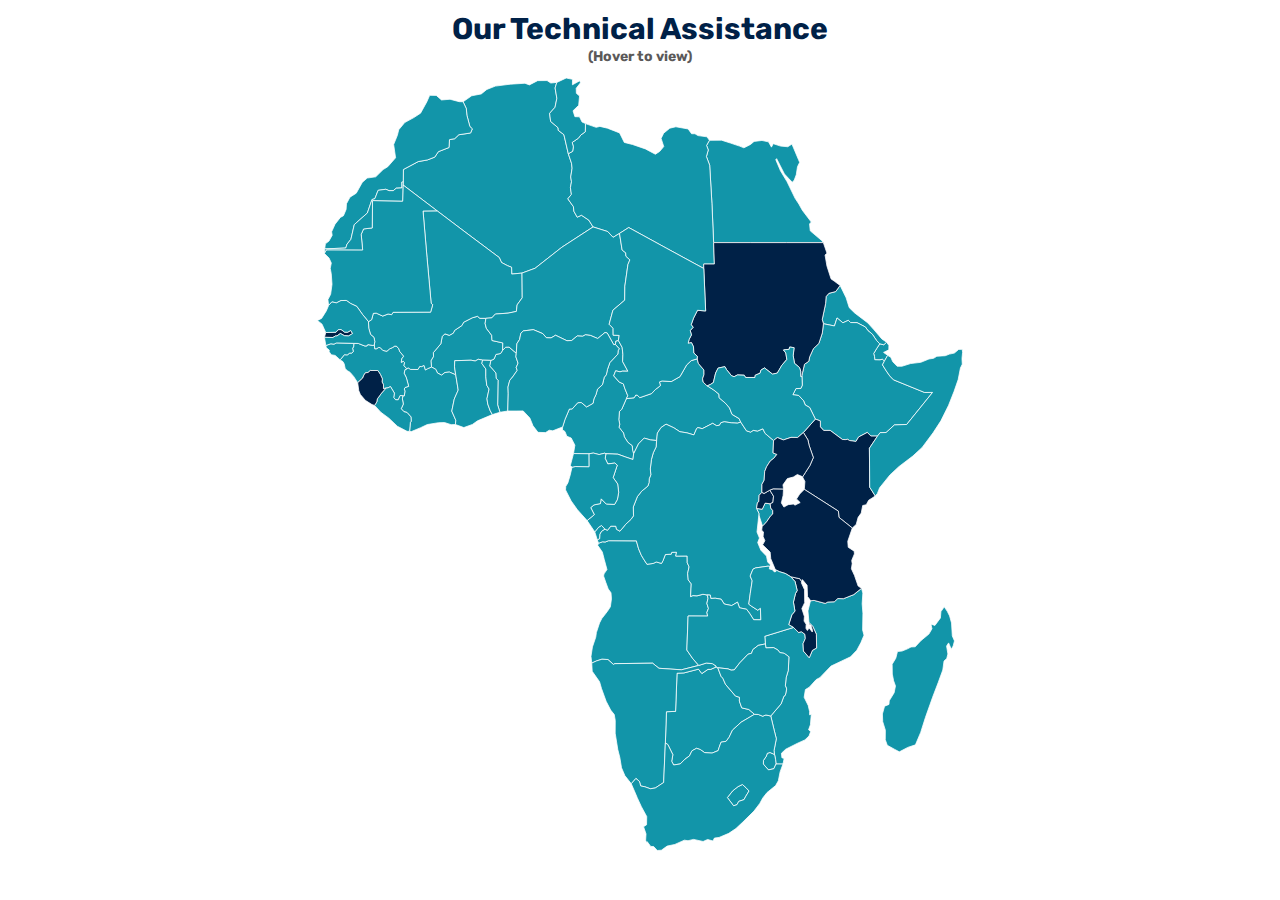
==== index.html @ f52179e3 "first commit" ====
<!DOCTYPE html>
<html lang="en">
	<head>
		<meta charset="UTF-8" />
		<meta name="viewport" content="width=device-width, initial-scale=1.0" />
		<title>SOT MAP</title>

		<link rel="stylesheet" href="style.css" />
	</head>
	<body>
		<div class="intro">
			<h1>Our Technical Assistance</h1>
			<p>(Hover to view)</p>
		</div>
		<section id="sot-map" class="map-container">
			<div class="map">
				<svg
					xmlns:dc="http://purl.org/dc/elements/1.1/"
					xmlns:cc="http://creativecommons.org/ns#"
					xmlns:rdf="http://www.w3.org/1999/02/22-rdf-syntax-ns#"
					xmlns:svg="http://www.w3.org/2000/svg"
					xmlns="http://www.w3.org/2000/svg"
					xmlns:sodipodi="http://sodipodi.sourceforge.net/DTD/sodipodi-0.dtd"
					xmlns:inkscape="http://www.inkscape.org/namespaces/inkscape"
					enable_background="new 0 0 1000 1001"
					pretty_print="False"
					version="1.1"
					viewBox="0 0 1000 1001"
					id="svg2"
					inkscape:version="0.48.4 r9939"
					sodipodi:docname="africa.svg">
					>
					<path
						class="country"
						inkscape:connector-curvature="0"
						id="AO"
						data-name="Angola"
						data-id="AO"
						d="m 495.3,598.6 -36,-0.2 -4.3,1.7 -3.5,-0.3 -5.1,1.9 -1.1,2.7 6,8.7 2.4,9.3 3.6,13.4 -3.8,5.5 -0.6,2.8 2.9,8.3 3.1,8.4 3.6,5 0.6,7.8 -1.4,10.3 -4,6.1 -7.1,9.1 -2.9,5.6 -4.1,12.5 -0.8,5.9 -4.3,12.7 -1.9,12.2 1,8.7 5.9,-2.7 7.2,-2.3 7.8,0.4 7.1,6.3 1.9,-1 48.8,-0.6 8.2,6.6 29.1,2 22.4,-5.7 -7.6,-8.6 -7.8,-11.3 1.6,-44 25.3,0.1 -1,-4.7 2,-5.2 -2,-6.5 1.5,-6.7 -1.2,-4.3 -5.5,-0.8 -7.6,2 -5.3,-0.3 -3,1.3 0.9,-16.5 -3.9,-5.1 -0.8,-8.5 1.9,-8.4 -2.4,-5.3 -0.1,-8.7 -14.8,0.1 1.1,-5 -6.2,0.1 -0.7,2.4 -7.6,0.5 -3.1,8.1 -1.9,3.4 -6.7,-1.9 -4,1.9 -8.1,1.1 -4.6,-7.2 -2.7,-4.5 -3.5,-8.3 -2.9,-10.3 z m -47.4,-2.7 0.4,-6 2,-3.5 4.5,-2.9 -4.6,-4.8 -3.7,2.3 -5,6 3.3,10.4 3.1,-1.5 z" />
					<path
						class="country"
						inkscape:connector-curvature="0"
						id="BI"
						data-name="Burundi"
						data-id="BI"
						d="m 669,556.1 -0.6,-5.4 0,0 -6.5,-0.9 -3.8,7.9 -7.4,-1.1 3,6.3 0.1,2.4 4.3,13.2 0,0.6 1.2,-0.2 4.5,-5 4.9,-7.2 3,-2.9 -0.1,-4.5 -2.6,-3.2 z" />
					<path
						class="country"
						inkscape:connector-curvature="0"
						id="BJ"
						data-name="Benin"
						data-id="BJ"
						d="m 340,356 -9.3,-8 -4.3,0.1 -4.1,4 -2.6,4.2 -6,1.2 -2.5,6.1 -4.1,1.6 -1.6,7.2 3.7,4.1 4.3,4.9 0.4,6.8 2.5,2.8 -0.5,31.8 3,9.5 10.1,-1.6 0.6,-22.3 -0.3,-8.8 2.3,-8.7 3.7,-4.3 5.9,-8.5 -1.3,-3.7 2.4,-5.6 -2.8,-8.2 0.5,-4.6 z" />
					<path
						class="country"
						inkscape:connector-curvature="0"
						id="BF"
						data-name="Burkina Faso"
						data-id="BF"
						d="m 300.7,310.8 -7.8,0 -3,-2.6 -6.7,1.9 -11.3,5.8 -2.3,4.3 -9.4,6.2 -1.7,3.6 -5.1,2.8 -5.8,-1.9 -3.4,3.4 -1.8,9.5 -9.7,11.4 0.3,4.7 -3.4,5.9 0.8,8 5.5,3 2.1,4.6 5.4,2.9 4.3,-3.4 5.7,-0.6 8.3,3.6 -1.6,-10.4 0.3,-7.9 21.1,-0.6 5.4,1 3.9,-2.2 5.6,1.1 10.7,0.3 4.1,-1.6 2.5,-6.1 6,-1.2 2.6,-4.2 0.3,-9.5 -14,-3.1 -0.4,-6.7 -6.9,-9 -1.6,-6.3 1,-6.7 z" />
					<path
						class="country"
						inkscape:connector-curvature="0"
						id="BW"
						data-name="Botswana"
						data-id="BW"
						d="m 600.6,762.7 -2.2,-1 -6.9,3.1 -3.6,0 -7.9,5.4 -4.4,-5.7 -18.7,4.9 -9,0.4 -1.9,49.3 -11.8,0.5 -1.4,40.4 3.2,2 6.5,13.2 -1.5,8.4 2.5,4.9 8.5,-1.4 6.2,-6.2 5.8,-4.2 3.2,-6.6 6,-3.2 4.9,1.7 5.5,3.9 9.6,0.6 7.8,-3.2 1.4,-4.3 2.4,-6.6 6.5,-1.1 3.9,-5.2 4.4,-9.3 11.2,-10.3 17.3,-10.2 -7.3,-6.2 -9.2,-2.1 -3.1,-8.8 0.2,-4.9 -5.1,-1.5 -13,-15.2 -3.5,-8 -2.3,-2.4 -4.2,-11.1 z" />
					<path
						class="country"
						inkscape:connector-curvature="0"
						id="CF"
						data-name="Central African Rep."
						data-id="CF"
						d="m 587,398.1 -1,-0.7 -4.2,-4 -0.9,-4.3 1.9,-5.7 -0.1,-5.7 -7.2,-8.6 -1.5,-5.9 -7.7,2.3 -6,5.6 -8.6,15.1 -11.3,6.4 -11.8,-0.8 -3.4,1.2 1.2,4.9 -6.3,4.8 -5.1,5.4 -15.3,5.3 -3,-3.1 -2.1,-0.3 -2.2,3.6 -10,1 -6.1,14 -2.9,2.6 -0.8,10.7 1.2,5.8 -0.9,4.1 5.8,7.3 1,4.9 4.6,7.2 5.6,4.4 0.6,6.3 1.3,4 6.3,-12.8 7.3,-7.4 8.2,2.4 7.9,0.7 1,-9.6 4.7,-7.1 6.5,-4.4 10.1,4.7 7.8,5.1 9,1.4 9.1,2.7 3.6,-8.4 1.6,-1.1 5.6,1.4 13.5,-6.9 4.9,3 3.9,-0.5 1.8,-3.3 4.5,-1.2 9.2,1.4 7.9,0.4 4,-1.5 -2,-4.4 -9.2,-5.5 -3.2,-8.3 -5.2,-6 -8.3,-7.2 -0.1,-4.5 -6.8,-5.5 -8.4,-5.4 z" />
					<path
						class="country"
						inkscape:connector-curvature="0"
						id="CI"
						data-name="Côte d'Ivoire"
						data-id="CI"
						d="m 230.4,373.8 -5,2.1 -2.9,1.7 -1.8,-5.9 -3.5,1.6 -2.1,-0.3 -2.3,4 -9.4,-0.1 -3.3,-2.1 -1.6,1.3 -2.5,1.1 -1,4.7 2.8,5.7 3,11.1 -4.6,1.6 -1.1,1.9 0.9,2.7 -0.8,6.1 -1.9,0 -0.6,4 1.2,6.7 -2.7,6.1 3.6,3.8 3.8,0.9 5.2,5.8 0.3,5.5 -1.1,1.7 -1,11.4 2.3,0.4 12.1,-5.1 8.5,-4 14.5,-2.4 7.8,-0.2 8.5,2.7 5.6,-0.1 0.5,-5.5 -5.2,-11.9 3.2,-15.6 5.1,-11.6 -3.2,-19.7 -8.3,-3.6 -5.7,0.6 -4.3,3.4 -5.4,-2.9 -2.1,-4.6 -5.5,-3 z" />
					<path
						class="country"
						inkscape:connector-curvature="0"
						id="CM"
						data-name="Cameroon"
						data-id="CM"
						d="m 477.5,366.6 0.4,-9.2 -1,-9.1 -4.9,-8.9 -3.4,0.8 -0.4,4.4 4.9,5.5 -1.3,2.5 -0.5,4.6 -10.2,10.7 -3.1,8.8 -1.6,7.2 -2.6,3.1 -2.4,9.7 -6.4,5.7 -1.9,7 -2.7,5.6 -1.1,5.7 -8.3,4.7 -6.9,-5.7 -4.6,0.2 -7.2,8.1 -3.6,0.1 -5.7,13.4 -3.1,9.8 -0.1,3.8 3.1,2 2.5,6.2 5.6,2.3 4.8,9.2 -1.8,10.9 19.9,0.3 5.8,-0.9 7.4,1.9 7.3,-1.8 1.5,0.7 15.4,0.6 9.9,3.6 9.7,3.3 0.9,-7.5 -1.3,-4 -0.6,-6.3 -5.6,-4.4 -4.6,-7.2 -1,-4.9 -5.8,-7.3 0.9,-4.1 -1.2,-5.8 0.8,-10.7 2.9,-2.6 6.1,-14 1.8,-3.7 -3.9,-9.6 -1.8,-5.7 -5.3,-2.3 -7.2,-8.1 2.5,-6.5 5.6,1.3 3.4,-0.9 6.8,0.1 -6.8,-12.6 z" />
					<path
						class="country"
						inkscape:connector-curvature="0"
						id="CD"
						data-name="Dem. Rep. Congo"
						data-id="CD"
						d="m 618.3,446 -9.2,-1.4 -4.5,1.2 -1.8,3.3 -3.9,0.5 -4.9,-3 -13.5,6.9 -5.6,-1.4 -1.6,1.1 -3.6,8.4 -9.1,-2.7 -9,-1.4 -7.8,-5.1 -10.1,-4.7 -6.5,4.4 -4.7,7.1 -1,9.6 -0.7,8.4 -3.6,7.4 -2.4,8.6 -1.5,12.3 0.7,7.8 -2,4.8 -0.3,5.1 -1.4,4.4 -8.1,6.7 -5.6,7.1 -5.3,13.4 0.3,11.4 -3.1,4.4 -7.2,6.8 -7.2,8.7 -4.5,-2.5 -0.8,-3.9 -6.6,-0.1 -4.2,5.3 -3.2,-1.4 -4.5,2.9 -2,3.5 -0.4,6 -3.1,1.5 1.6,4.3 5.1,-1.9 3.5,0.3 4.3,-1.7 36,0.2 2.9,10.3 3.5,8.3 2.7,4.5 4.6,7.2 8.1,-1.1 4,-1.9 6.7,1.9 1.9,-3.4 3.1,-8.1 7.6,-0.5 0.7,-2.4 6.2,-0.1 -1.1,5 14.8,-0.1 0.1,8.7 2.4,5.3 -1.9,8.4 0.8,8.5 3.9,5.1 -0.9,16.5 3,-1.3 5.3,0.3 7.6,-2 5.5,0.8 4.2,0.3 0.6,4.3 5.7,-0.3 7.7,1.3 3.9,6.2 9.7,2 7.5,-4.4 2.6,7.3 9.2,1.9 4.3,5.9 4.8,7.6 9.3,0.1 -0.6,-14.9 -3.4,2.5 -8.4,-5.4 -3.2,-2.4 1.9,-13.9 2.5,-16.4 -2.6,-6.1 3.6,-8.8 3.3,-1.7 16.4,-2.3 2.1,0.6 0.6,-2.3 -3.4,-3.7 -1.5,-7.6 -7.3,-7.6 -4.1,-9.9 2.3,-5.8 -3.2,-7.8 2.4,-22.1 0.1,0.2 -0.1,-2.4 -3,-6.3 1.2,-7.6 1.7,-1 0.5,-8.3 3.5,-3.8 0.1,-10.5 2.9,-5.3 0.6,-11.1 2.6,-6.4 4.6,-7.2 4.7,-3.7 3.9,-4.9 -4.9,-1.9 0.6,-16.1 0,0 -10.9,-9.2 -2.9,-5.9 -6.8,2.9 -5.7,-0.9 -3.2,2.3 -5.5,-1.7 -7.5,-11.4 -4,1.5 -7.9,-0.4 z" />
					<path
						class="country"
						inkscape:connector-curvature="0"
						id="CG"
						data-name="Congo"
						data-id="CG"
						d="m 521.5,468.8 -7.9,-0.7 -8.2,-2.4 -7.3,7.4 -6.3,12.8 -0.9,7.5 -9.7,-3.3 -9.9,-3.6 -15.4,-0.6 -0.9,6.1 3.4,7.1 9.1,-1.1 3.1,2.7 -5.3,16.1 5.8,8.2 1.3,10.8 -1.6,9.2 -3.7,6.5 -10.8,-0.6 -6.5,-6.6 -1,6.1 -8.3,1.7 -4.2,3.5 4.6,9.1 -9.3,7.7 9.9,14.6 5,-6 3.7,-2.3 4.6,4.8 3.2,1.4 4.2,-5.3 6.6,0.1 0.8,3.9 4.5,2.5 7.2,-8.7 7.2,-6.8 3.1,-4.4 -0.3,-11.4 5.3,-13.4 5.6,-7.1 8.1,-6.7 1.4,-4.4 0.3,-5.1 2,-4.8 -0.7,-7.8 1.5,-12.3 2.4,-8.6 3.6,-7.4 0.7,-8.4 z" />
					<path
						class="country"
						inkscape:connector-curvature="0"
						id="DJ"
						data-name="Djibouti"
						data-id="DJ"
						d="m 820.3,358.7 -5.3,-3.8 6.8,-3.3 0.1,-5.7 -3,-4.3 -3.6,3.4 -5.2,-1.2 -4,6.1 -3.9,6.5 1.1,3.8 0.3,4.2 6.8,0.2 2.9,-0.9 2.8,2.4 4.2,-7.4 z" />
					<path
						class="country"
						inkscape:connector-curvature="0"
						id="DZ"
						data-name="Algeria"
						data-id="DZ"
						d="M 392.4,5.7 384.6,6.5 379.8,3.3 367.6,3.4 357,8.9 351.2,6.8 332.3,8 l -19.4,2.5 -11,4.3 -7.2,5.8 -12.4,2.4 -11.1,7.7 4.2,9 0.7,8.4 3.9,14.7 3.1,2.9 -2.2,5.4 -15.2,2.3 -5.4,5.1 -6.7,1.2 -0.6,10.2 -13.8,5.4 -4.6,7 -9.6,3.7 -11.8,2.1 -19.2,10.2 -0.2,16.3 0,1 -0.3,2.7 44.1,33.5 40,30.2 40.4,30.2 2.9,6.4 7.5,4 5.5,2.2 0.2,8.8 13.3,-1.3 16.9,-6.2 34.5,-27.1 40.5,-26.4 -5.4,-8.7 -9.6,-6.4 -5.5,2.5 -4.3,-7.7 -0.6,-5.9 -7.2,-10.1 4.6,-5.8 -1.3,-8.7 1.4,-7.6 -1,-6.3 1.8,-11.3 -0.8,-6.4 -4.1,-12.2 -5.7,-24.7 -7.3,-5.6 -0.2,-3.3 -9.7,-8.3 -1.3,-10.4 7,-7.8 2.4,-11.6 -2.3,-13.4 2.2,-7.2 z" />
					<path
						class="country"
						inkscape:connector-curvature="0"
						id="EG"
						data-name="Egypt"
						data-id="EG"
						d="m 628.8,88.1 -11.9,-4 -11.5,-3.7 -15.6,0.2 -3.7,6.6 2.2,5.9 -2.4,8.5 4.2,11.2 2.9,49.2 2.2,50.9 48.1,0 46.4,0 47.4,0 -2.2,-2.8 -14.7,-12.4 -0.9,-9 2.2,-2.4 -11.6,-15.3 -4.4,-7.9 -4.9,-7.5 -10.5,-21.6 -8.4,-13.9 -6.1,-14.5 1.1,-1.3 10.1,19.8 5.8,6.2 4.3,4.4 2.5,-2.4 2.7,-7.2 1.6,-10.4 2.8,-5.6 -1.5,-3.5 -8.5,-20.1 0,0 -5.4,3.4 -9.2,-0.8 -9.6,-3.2 -2.3,4.5 -3.8,-6.8 -8.5,-1.8 -10.2,1.2 -4.5,3.9 -8.6,4.4 -5.6,-2.2 z" />
					<path
						class="country"
						inkscape:connector-curvature="0"
						id="ER"
						data-name="Eritrea"
						data-id="ER"
						d="m 777.6,303.8 -7,-6.8 -4,-12.7 -7.8,-16 -5.7,7.9 -8.8,2.3 -3.6,4.2 -0.7,9.2 -4.3,20.3 1.5,5.6 14.3,2.9 3.3,-10.4 7.6,6.3 7,-3.2 3,2.9 8.3,0.1 10.8,5.6 3.4,4.8 5.5,4.4 5.4,8.1 4.3,4.5 5.2,1.2 3.6,-3.4 -6.2,-4.2 -4,-4.7 -6.9,-8 -7.1,-7.9 -17.1,-13 z" />
					<path
						class="country"
						inkscape:connector-curvature="0"
						id="ET"
						data-name="Ethiopia"
						data-id="ET"
						d="m 754.8,310.3 -3.3,10.4 -14.3,-2.9 -1.4,11.9 -4.5,13.6 -7.1,6.8 -4.8,10.6 -1.1,5.7 -5.6,3.8 -3.3,14.5 0.1,1.7 0.4,10.8 -1.8,4.2 -6.4,0.3 -4,7.9 7.5,1 6.3,6.7 2.2,5.6 5.7,3.2 7.4,15 6.4,2.4 0.1,7.7 4.2,4.6 8.5,0 15.7,11.7 3.8,0.2 2.9,-0.4 2.7,1.6 8.2,1.1 3.5,-5.8 11.1,-5.8 4.9,4.7 8.4,0 3.3,-4.4 7.8,-0.2 10.7,-9.8 15.9,-0.6 33.5,-41.5 -10.3,0.1 -40.3,-16.4 -4.8,-5 -4.6,-6.6 -4.8,-7.7 2.5,-4.9 -2.8,-2.4 -2.9,0.9 -6.8,-0.2 -0.3,-4.2 -1.1,-3.8 3.9,-6.5 4,-6.1 -4.3,-4.5 -5.4,-8.1 -5.5,-4.4 -3.4,-4.8 -10.8,-5.6 -8.3,-0.1 -3,-2.9 -7,3.2 -7.6,-6.3 z" />
					<path
						class="country"
						inkscape:connector-curvature="0"
						id="GA"
						data-name="Gabon"
						data-id="GA"
						d="m 455.9,485.9 -1.5,-0.7 -7.3,1.8 -7.4,-1.9 -5.8,0.9 0.1,16.7 -17.7,-0.2 -4.2,0.8 -2.4,10.3 -3,10.1 -2.7,4.4 -0.3,4.6 7.3,14.3 8.1,11.4 12.5,14 9.3,-7.7 -4.6,-9.1 4.2,-3.5 8.3,-1.7 1,-6.1 6.5,6.6 10.8,0.6 3.7,-6.5 1.6,-9.2 -1.3,-10.8 -5.8,-8.2 5.3,-16.1 -3.1,-2.7 -9.1,1.1 -3.4,-7.1 0.9,-6.1 z" />
					<path
						class="country"
						inkscape:connector-curvature="0"
						id="GH"
						data-name="Ghana"
						data-id="GH"
						d="m 296.4,364.9 -5.6,-1.1 -3.9,2.2 -5.4,-1 -21.1,0.6 -0.3,7.9 1.6,10.4 3.2,19.7 -5.1,11.6 -3.2,15.6 5.2,11.9 -0.5,5.5 10.9,3.9 11,-4 6.7,-4.7 19.2,-8.1 -2.8,-4.9 -3.2,-8.8 -1,-6.8 2.7,-12.5 -3,-5 -1.2,-10.9 0,-10.1 -5.1,-7.1 0.9,-4.3 z" />
					<path
						class="country"
						inkscape:connector-curvature="0"
						id="GN"
						data-name="Guinea"
						data-id="GN"
						d="m 156.4,345.2 -1.8,0.7 -6.6,-1.1 -0.9,1.6 -2.7,0.3 -8.7,-3.4 -5.8,-0.1 -0.3,4.7 -1.3,1.4 0.9,4.6 -1.9,1.8 -2.7,0.1 -3.2,2.3 -3.7,-0.3 -5.5,6.8 3.6,2.2 1.7,3.1 1.3,6.1 3,2.7 3.1,1.8 4.7,5.4 5.3,8.2 6.5,-6.1 1.5,-3.8 2.1,-3 3.3,-0.3 2.9,-2.6 9.7,0 3.3,5 2.6,5.8 -0.4,4 1.9,3.6 -0.1,5.1 3.3,-0.8 2.6,-0.3 3.2,-1.6 5.1,8.5 -0.9,5.6 2.4,2.9 3.4,0.1 2.6,-5.6 3.4,0.4 1.9,0 0.8,-6.1 -0.9,-2.7 1.1,-1.9 4.6,-1.6 -3,-11.1 -2.8,-5.7 1,-4.7 2.5,-1.1 -3.7,-4 0.7,-4.1 -1.6,-1.6 -2.6,1.3 0.6,-4.5 2.5,-3.5 -5,-5.8 -1.4,-3.8 -2.7,-3.1 -2.4,-0.3 -2.9,1.9 -4,1.8 -3.3,3 -5.2,-1.1 -3.3,-3.5 -2,-0.4 -3.2,1.8 -2,0 -0.6,-5 z" />
					<path
						class="country active"
						inkscape:connector-curvature="0"
						id="GM"
						data-name="Gambia"
						data-id="GM"
						d="m 91.9,335.4 11,0.2 3,-1.9 2.2,-0.1 4.5,-3.2 5.2,2.9 5.2,0.3 5.3,-3.1 -2.4,-4 -4,2.3 -3.8,-0.1 -4.7,-3.4 -3.8,0.2 -2.8,3.3 -13.2,0.4 -1.7,6.2 z" />
					<path
						class="country"
						inkscape:connector-curvature="0"
						id="GW"
						data-name="Guinea-Bissau"
						data-id="GW"
						d="m 129.9,343.2 -22.4,-0.6 -3.3,1.6 -4,-0.5 -6.5,2.3 0.7,2.9 3.7,3 -0.1,2.1 2.7,3.9 5.1,0.9 6.4,5.8 5.5,-6.8 3.7,0.3 3.2,-2.3 2.7,-0.1 1.9,-1.8 -0.9,-4.6 1.3,-1.4 0.3,-4.7 z" />
					<path
						class="country"
						inkscape:connector-curvature="0"
						id="GQ"
						data-name="Eq. Guinea"
						data-id="GQ"
						d="m 433.9,486 -19.9,-0.3 -4.1,15.5 2.2,2.1 4.2,-0.8 17.7,0.2 -0.1,-16.7 z" />
					<path
						class="country active"
						inkscape:connector-curvature="0"
						id="KE"
						data-name="Kenya"
						data-id="KE"
						d="m 807.2,463.1 -8.4,0 -4.9,-4.7 -11.1,5.8 -3.5,5.8 -8.2,-1.1 -2.7,-1.6 -2.9,0.4 -3.8,-0.2 -15.7,-11.7 -8.5,0 -4.2,-4.6 -0.1,-7.7 -6.4,-2.4 -8.1,9.1 -7.4,8.3 5.9,9.6 1.5,7 5.5,15.8 -4.4,10.1 -5.9,9.2 -3.5,5.6 0,0.7 2.9,5.2 -0.8,10.3 44.1,28.2 0.7,8 17.3,13.8 5,-4.6 2.5,-9.2 4,-5.5 1.9,-9.8 4.6,-1 3.1,-5.8 8.6,-5.5 -7.2,-11.4 -0.4,-50.4 10.5,-15.7 z" />
					<path
						class="country"
						inkscape:connector-curvature="0"
						id="LR"
						data-name="Liberia"
						data-id="LR"
						d="m 193.3,411 -3.4,-0.4 -2.6,5.6 -3.4,-0.1 -2.4,-2.9 0.9,-5.6 -5.1,-8.5 -3.2,1.6 -2.6,0.3 -5.7,6.5 -5.5,7.5 -0.7,4 -2.9,4.4 8.1,8.9 10.4,7.6 11,10.5 12.6,6.6 3.2,-0.1 1,-11.4 1.1,-1.7 -0.3,-5.5 -5.2,-5.8 -3.8,-0.9 -3.6,-3.8 2.7,-6.1 -1.2,-6.7 0.6,-4 z" />
					<path
						class="country"
						inkscape:connector-curvature="0"
						id="LY"
						data-name="Libya"
						data-id="LY"
						d="m 589.8,80.6 -3.1,-4.5 -11.7,-1.6 -3.9,-2.4 -4.4,0 -4.4,-6.2 -15.9,-2.8 -7.9,1.8 -7.9,6.5 -3.3,6.7 3.4,10.6 -5.3,6.3 -5.5,3.6 L 507,91.7 490.3,86 479.7,83.3 473.6,71 l -15.7,-6.1 -9.8,-2.3 -4.8,1.2 -13.8,-4.8 -0.3,10.6 -5.6,4 -3.4,4.4 -7.9,5.3 1.5,5.7 -0.9,5.8 -5.6,3.2 4.1,12.2 0.8,6.4 -1.8,11.3 1,6.3 -1.4,7.6 1.3,8.7 -4.6,5.8 7.2,10.1 0.6,5.9 4.3,7.7 5.5,-2.5 9.6,6.4 5.4,8.7 19,6 6.9,7.5 8.3,-5.1 11.9,-7.6 48.4,26.5 48.7,26.5 -0.1,-5.8 13.8,0 -1,-27.7 -2.2,-50.9 -2.9,-49.2 -4.2,-11.2 2.4,-8.5 -2.2,-5.9 3.7,-6.6 z" />
					<path
						class="country"
						inkscape:connector-curvature="0"
						id="LS"
						data-name="Lesotho"
						data-id="LS"
						d="m 625.3,939.9 2.5,-4.4 6.7,-2.2 2.4,-4.5 4.1,-6.7 -3.8,-4.2 -4.8,-4.2 -5.7,2.8 -6.8,5.4 -6.9,8.7 8,10.6 4.3,-1.3 z" />
					<path
						class="country"
						inkscape:connector-curvature="0"
						id="MA"
						data-name="Morocco"
						data-id="MA"
						d="m 271.2,30.7 -5,-0.1 -11.9,-3.1 -11,0.9 -6.8,-5.9 -8.5,-0.1 -3.8,8.6 -8,14.5 -8.7,5.7 -11.8,6.4 -7.7,9.3 -1.8,7.3 -4.8,11.8 2.5,17.2 -10.1,11.5 -6,3.7 -9.6,9.4 -11,1.6 -6.1,5.3 -0.2,0.2 -7.9,14.1 -8.1,5.1 -4.5,8.5 -0.5,7.4 -3.4,8.1 -4,2.2 -6.9,8.8 -4.4,9.8 0.7,4.6 -4.1,7.3 -4.7,3.7 -0.8,6.4 0.2,0.1 27,-1.1 1.6,-5 5,-6.2 4.4,-19.1 16.9,-15 6,-17.4 3.7,-1.1 4.2,-10.8 10,-1.4 4.2,1.8 5.4,0 3.9,-3.2 7.3,-0.4 -0.1,-7.5 0,0 1.8,0 0.2,-16.3 19.2,-10.2 11.8,-2.1 9.6,-3.7 4.6,-7 13.8,-5.4 0.6,-10.2 6.7,-1.2 5.4,-5.1 15.2,-2.3 2.2,-5.4 -3.1,-2.9 -3.9,-14.7 -0.7,-8.4 -4.2,-9 z" />
					<path
						class="country"
						inkscape:connector-curvature="0"
						id="MG"
						data-name="Madagascar"
						data-id="MG"
						d="m 902.9,704.8 -2.5,-9.1 -3,-5.9 -3.9,-5.9 -4.3,6.2 -0.7,8.3 -7.1,9.6 -5.1,-1.7 1.3,6 -4,6.9 -10.4,8.5 -7.3,7.9 -5.4,0.2 -4.6,2.5 -6.9,2.8 -6,0.6 -2.2,8.7 -4.7,7.8 0.2,12.7 1.7,8.7 2.4,6.6 -1.7,8.8 -6.4,10.5 -0.3,4.6 -5.7,2.4 -2.8,10 0.4,9.9 3.4,11 -0.1,12.3 2.6,7.3 9.1,5 6.5,3.5 10.9,-5.8 9.9,-3.3 6.8,-16.1 6.1,-19.2 9.3,-26.2 7.3,-19.1 5.9,-16.1 1.6,-11.7 3.5,-3.2 1.5,-5.9 -1.7,-10.2 2.6,-4.1 3.5,8.1 2.4,-4.1 1.7,-6.6 -2.8,-6.5 -1,-16.7 z" />
					<path
						class="country"
						inkscape:connector-curvature="0"
						id="ML"
						data-name="Mali"
						data-id="ML"
						d="m 347.4,252.3 -13.3,1.3 -0.2,-8.8 -5.5,-2.2 -7.5,-4 -2.9,-6.4 -40.4,-30.2 -40,-30.2 -18.2,0.2 5.1,59.7 5.4,59.7 2,1.8 -2.7,9.6 -48.5,0.2 -1.9,3.1 -4.6,-0.9 -6.9,2.7 -8.4,-3.8 -3.8,0.3 -2.2,8.2 -4.1,2.5 0.4,8.6 2.3,7.9 4.5,3.9 1,5.3 -0.6,4.4 0.6,5 2,0 3.2,-1.8 2,0.4 3.3,3.5 5.2,1.1 3.3,-3 4,-1.8 2.9,-1.9 2.4,0.3 2.7,3.1 1.4,3.8 5,5.8 -2.5,3.5 -0.6,4.5 2.6,-1.3 1.6,1.6 -0.7,4.1 3.7,4 1.6,-1.3 3.3,2.1 9.4,0.1 2.3,-4 2.1,0.3 3.5,-1.6 1.8,5.9 2.9,-1.7 5,-2.1 -0.8,-8 3.4,-5.9 -0.3,-4.7 9.7,-11.4 1.8,-9.5 3.4,-3.4 5.8,1.9 5.1,-2.8 1.7,-3.6 9.4,-6.2 2.3,-4.3 11.3,-5.8 6.7,-1.9 3,2.6 7.8,0 7.7,-0.6 4.5,-4.9 16.5,-1.2 10.7,-2.2 1,-8.5 6.6,-9.2 -0.3,-31.9 z" />
					<path
						class="country"
						inkscape:connector-curvature="0"
						id="MZ"
						data-name="Mozambique"
						data-id="MZ"
						d="m 788.2,666.2 -1.7,-6.2 0,0 0,0 -10,8.1 -13.4,5.3 -7.3,-0.2 -4.5,4.2 -8.4,0.3 -3.3,1.8 -14.4,-3.9 -4.7,0.5 -3.3,13.1 1.4,15.8 0.7,0 4.2,4.4 4.6,10 0.3,17.8 -5.4,3 -4.1,9.6 -7.5,-8.6 -0.5,-9.7 2.9,-6.5 -0.5,-5.5 -4.7,-3.5 -3.3,1.2 -6.8,-6.6 -37.1,11.4 0.8,9.9 0.6,5.1 10,-0.3 5.5,3 2.5,3.4 5.7,1 6.1,4.4 -0.8,17.5 -2.8,9.6 -1,10.4 1.7,4.1 -1.7,8.1 -1.9,1.3 -3.6,9.9 -13.4,15.7 4.7,19.5 2.5,9.9 -3,15.4 0.7,5 1.3,6.2 0.6,6.1 9,0.1 1.5,-7.3 -2.9,-0.9 -0.6,-5.8 5.5,-5.2 14.8,-7.5 10.1,-4.6 5.3,-5 2.1,-5.7 -2.7,-2.4 2.4,-6.4 1.1,-13.6 -2.2,0.7 0.1,-4.1 -1.9,-8.1 -5.2,-10.5 1.6,-9.9 5.1,-3.2 8.9,-9.8 4.7,-2.5 14.4,-14.9 14,-6.7 11.3,-5.3 8.1,-8.5 5.2,-9.6 4.1,-9.9 -1.8,-6.8 0.4,-21.6 -1,-12.2 0.9,-13.8 z" />
					<path
						class="country"
						inkscape:connector-curvature="0"
						id="MR"
						data-name="Mauritania"
						data-id="MR"
						d="m 237.6,171.8 -44.1,-33.5 -0.5,20.9 -38.9,-0.7 -0.4,35.4 -11.2,1.3 -3.1,7.1 1.9,20 -46.9,-0.1 -2.7,4.6 6.1,6 3,6.5 -1.4,6.9 1.3,6.9 1,13.7 -1.8,13 -3.5,6.8 0.9,7.5 4.2,-4.5 6,1.2 5.9,-3 6.8,-0.1 5.7,4 7.9,3.7 7.2,10.2 7.8,9.5 4.1,-2.5 2.2,-8.2 3.8,-0.3 8.4,3.8 6.9,-2.7 4.6,0.9 1.9,-3.1 48.5,-0.2 2.7,-9.6 -2,-1.8 -5.4,-59.7 -5.1,-59.7 18.2,-0.2 z" />
					<path
						class="country active"
						inkscape:connector-curvature="0"
						id="MW"
						data-name="Malawi"
						data-id="MW"
						d="m 714.6,711.7 0.3,-5.2 -2.7,-4.1 0.4,-6 -3.3,-10.2 3.7,-7.7 -0.2,-16.7 -4.1,-8.9 0.4,-1.5 0,0 -2.3,-3.8 -11.9,-2.6 5.6,6.2 2.8,11.7 -2.2,3.8 -2.7,11.2 2,11.5 -4,4.8 -4.1,12.8 6.2,3.6 6.8,6.6 3.3,-1.2 4.7,3.5 0.5,5.5 -2.9,6.5 0.5,9.7 7.5,8.6 4.1,-9.6 5.4,-3 -0.3,-17.8 -4.6,-10 -4.2,-4.4 -0.7,0 0.1,1.9 2.3,0.5 2.2,7.4 -0.4,1.7 -4.1,-5.3 -2.2,3.4 -1.9,-2.9 z" />
					<path
						class="country"
						inkscape:connector-curvature="0"
						id="NA"
						data-name="Namibia"
						data-id="NA"
						d="m 576,759.7 -22.4,5.7 -29.1,-2 -8.2,-6.6 -48.8,0.6 -1.9,1 -7.1,-6.3 -7.8,-0.4 -7.2,2.3 -5.9,2.7 0.6,10.6 9.5,13.5 2.5,8.7 6,16.6 5.9,11.4 4.6,5.7 1.3,7.6 -0.1,16.5 3.4,21.3 2.6,10.1 2.2,13.4 4.3,10.1 8.3,10.5 6,-6.8 4.5,3.7 1.7,6 5.2,1 7.3,2.6 6.4,-1 10.8,-7.1 2.2,-51.1 1.4,-40.4 11.8,-0.5 1.9,-49.3 9,-0.4 18.7,-4.9 4.4,5.7 7.9,-5.4 3.6,0 6.9,-3.1 0,-1.2 -4.7,-3.1 -7.8,-0.8 -9.9,3.1 z" />
					<path
						class="country"
						inkscape:connector-curvature="0"
						id="NE"
						data-name="Niger"
						data-id="NE"
						d="m 458.3,198.6 -19,-6 -40.5,26.4 -34.5,27.1 -16.9,6.2 0.3,31.9 -6.6,9.2 -1,8.5 -10.7,2.2 -16.5,1.2 -4.5,4.9 -7.7,0.6 -1,6.7 1.6,6.3 6.9,9 0.4,6.7 14,3.1 -0.3,9.5 4.1,-4 4.3,-0.1 9.3,8 0.8,-12.4 3.5,-5.5 1.6,-8 3.2,-3 13,-1.6 12.2,5.1 4.6,5.3 6.1,0.2 5.8,-3.4 14.7,7.1 6.2,-0.3 7.1,-5.9 7.1,0.4 3.5,-1.9 6.5,0.8 9.4,4 9.4,-7.7 2.9,0.6 8.4,15.1 2.2,-0.3 0.4,-4.4 3.4,-0.8 1.1,-6.5 -7.8,-0.3 -0.1,-8.9 -5.1,-5.2 4.9,-18.2 15.2,-13 0.2,-18 4,-28.1 2.5,-6 -5.1,-4.7 -0.3,-4.4 -4.6,-3.6 -3.4,-21.5 -8.3,5.1 -6.9,-7.5 z" />
					<path
						class="country"
						inkscape:connector-curvature="0"
						id="NG"
						data-name="Nigeria"
						data-id="NG"
						d="m 468.2,344.6 -2.2,0.3 -8.4,-15.1 -2.9,-0.6 -9.4,7.7 -9.4,-4 -6.5,-0.8 -3.5,1.9 -7.1,-0.4 -7.1,5.9 -6.2,0.3 -14.7,-7.1 -5.8,3.4 -6.1,-0.2 -4.6,-5.3 -12.2,-5.1 -13,1.6 -3.2,3 -1.6,8 -3.5,5.5 -0.8,12.4 -0.5,4.6 2.8,8.2 -2.4,5.6 1.3,3.7 -5.9,8.5 -3.7,4.3 -2.3,8.7 0.3,8.8 -0.6,22.3 10.7,0 9.2,-0.1 8.6,9.1 4.1,10 6.5,8.6 9.8,0.3 4.7,-3.1 4.6,0.8 12.7,-5 3.1,-9.8 5.7,-13.4 3.6,-0.1 7.2,-8.1 4.6,-0.2 6.9,5.7 8.3,-4.7 1.1,-5.7 2.7,-5.6 1.9,-7 6.4,-5.7 2.4,-9.7 2.6,-3.1 1.6,-7.2 3.1,-8.8 10.2,-10.7 0.5,-4.6 1.3,-2.5 -4.9,-5.5 z" />
					<path
						class="country active"
						inkscape:connector-curvature="0"
						id="RW"
						data-name="Rwanda"
						data-id="RW"
						d="m 667.9,533 -7.4,4.3 -2.9,-1.4 -3.5,3.8 -0.5,8.3 -1.7,1 -1.2,7.6 7.4,1.1 3.8,-7.9 6.5,0.9 0,0 3.5,-1.8 0.8,-8.1 -4.8,-7.8 z" />
					<path
						class="country"
						inkscape:connector-curvature="0"
						id="EH"
						data-name="W. Sahara"
						data-id="EH"
						d="m 193.8,134.6 -1.8,0 0,0 0.1,7.5 -7.3,0.4 -3.9,3.2 -5.4,0 -4.2,-1.8 -10,1.4 -4.2,10.8 -3.7,1.1 -6,17.4 -16.9,15 -4.4,19.1 -5,6.2 -1.6,5 -27,1.1 -0.2,-0.1 -0.6,5.9 2.7,-4.6 46.9,0.1 -1.9,-20 3.1,-7.1 11.2,-1.3 0.4,-35.4 38.9,0.7 0.5,-20.9 0.3,-2.7 0,-1 z" />
					<path
						class="country active"
						inkscape:connector-curvature="0"
						id="SD"
						data-name="Sudan"
						data-id="SD"
						d="m 740,291.9 0.7,-9.2 3.6,-4.2 8.8,-2.3 5.7,-7.9 -6.9,-5.1 -4.8,-3.4 -5.3,-16.5 -2.5,-14.3 2.5,-2.5 -4.7,-13.6 -47.4,0 -46.4,0 -48.1,0 1,27.7 -13.8,0 0.1,5.8 2.4,54.9 -10.5,-0.9 -5.2,10.2 -3,8.5 2.6,3.2 -3.8,4.3 1.5,5.7 -3,5.8 -1.2,5 4.3,-0.8 2.6,5.4 0.3,8 4.6,4.1 -0.1,3.4 1.5,5.9 7.2,8.6 0.1,5.7 -1.9,5.7 0.9,4.3 4.2,4 1,0.7 3.8,-1.6 4.1,-2.6 2.9,-12.3 3.2,-6.4 8.8,-1.9 2.1,3.8 6.5,8 3.3,1.2 4.4,-2.3 8.7,0.4 1.8,2.9 12.1,0 0.3,-2.9 6.3,-2.6 1.1,-4 4.6,-2.9 10.4,8.1 6.2,-1.4 5.8,-10 6.5,-7.6 -1.3,-8.3 -3,-4 7.3,-0.8 0.7,-3 5.7,0.9 -1.2,10.2 1.7,10 6.5,5.5 1.5,4.7 0,6.9 1.7,0.3 -0.1,-1.7 3.3,-14.5 5.6,-3.8 1.1,-5.7 4.8,-10.6 7.1,-6.8 4.5,-13.6 1.4,-11.9 -1.5,-5.6 4.3,-20.3 z" />
					<path
						class="country"
						inkscape:connector-curvature="0"
						id="SS"
						data-name="S. Sudan"
						data-id="SS"
						d="m 707.8,379.2 -1.5,-4.7 -6.5,-5.5 -1.7,-10 1.2,-10.2 -5.7,-0.9 -0.7,3 -7.3,0.8 3,4 1.3,8.3 -6.5,7.6 -5.8,10 -6.2,1.4 -10.4,-8.1 -4.6,2.9 -1.1,4 -6.3,2.6 -0.3,2.9 -12.1,0 -1.8,-2.9 -8.7,-0.4 -4.4,2.3 -3.3,-1.2 -6.5,-8 -2.1,-3.8 -8.8,1.9 -3.2,6.4 -2.9,12.3 -4.1,2.6 -3.8,1.6 8.4,5.4 6.8,5.5 0.1,4.5 8.3,7.2 5.2,6 3.2,8.3 9.2,5.5 2,4.4 7.5,11.4 5.5,1.7 3.2,-2.3 5.7,0.9 6.8,-2.9 2.9,5.9 10.9,9.2 0,0 5,-3.8 7.8,3.1 9.8,-3.3 8.6,0.1 7.4,-6.4 7.4,-8.3 8.1,-9.1 -7.4,-15 -5.7,-3.2 -2.2,-5.6 -6.3,-6.7 -7.5,-1 4,-7.9 6.4,-0.3 1.8,-4.2 -0.4,-10.8 -1.7,-0.3 0,-6.9 z" />
					<path
						class="country"
						inkscape:connector-curvature="0"
						id="SN"
						data-name="Senegal"
						data-id="SN"
						d="m 148.8,315.1 -7.8,-9.5 -7.2,-10.2 -7.9,-3.7 -5.7,-4 -6.8,0.1 -5.9,3 -6,-1.2 -4.2,4.5 -3,7.1 -6.1,9.7 -5.4,2.6 6,4.9 4.8,10.8 13.2,-0.4 2.8,-3.3 3.8,-0.2 4.7,3.4 3.8,0.1 4,-2.3 2.4,4 -5.3,3.1 -5.2,-0.3 -5.2,-2.9 -4.5,3.2 -2.2,0.1 -3,1.9 -11,-0.2 1.8,10.6 6.5,-2.3 4,0.5 3.3,-1.6 22.4,0.6 5.8,0.1 8.7,3.4 2.7,-0.3 0.9,-1.6 6.6,1.1 1.8,-0.7 0.6,-4.4 -1,-5.3 -4.5,-3.9 -2.3,-7.9 -0.4,-8.6 z" />
					<path
						class="country active"
						inkscape:connector-curvature="0"
						id="SL"
						data-name="Sierra Leone"
						data-id="SL"
						d="m 171.5,401 -3.3,0.8 0.1,-5.1 -1.9,-3.6 0.4,-4 -2.6,-5.8 -3.3,-5 -9.7,0 -2.9,2.6 -3.3,0.3 -2.1,3 -1.5,3.8 -6.5,6.1 1.4,10.3 2.1,5 6.3,7.4 8.7,5.6 3.3,1 2.9,-4.4 0.7,-4 5.5,-7.5 5.7,-6.5 z" />
					<path
						class="country"
						inkscape:connector-curvature="0"
						id="SZ"
						data-name="Swaziland"
						data-id="SZ"
						d="m 674,874.9 -5.8,-2.6 -3.5,1 -1.4,4 -3.6,5.2 -0.2,4.8 6.6,7.5 7,-1.5 2.8,-6.1 -0.6,-6.1 -1.3,-6.2 z" />
					<path
						class="country"
						inkscape:connector-curvature="0"
						id="TD"
						data-name="Chad"
						data-id="TD"
						d="m 582.5,246.4 -48.7,-26.5 -48.4,-26.5 -11.9,7.6 3.4,21.5 4.6,3.6 0.3,4.4 5.1,4.7 -2.5,6 -4,28.1 -0.2,18 -15.2,13 -4.9,18.2 5.1,5.2 0.1,8.9 7.8,0.3 -1.1,6.5 4.9,8.9 1,9.1 -0.4,9.2 6.8,12.6 -6.8,-0.1 -3.4,0.9 -5.6,-1.3 -2.5,6.5 7.2,8.1 5.3,2.3 1.8,5.7 3.9,9.6 -1.8,3.7 10,-1 2.2,-3.6 2.1,0.3 3,3.1 15.3,-5.3 5.1,-5.4 6.3,-4.8 -1.2,-4.9 3.4,-1.2 11.8,0.8 11.3,-6.4 8.6,-15.1 6,-5.6 7.7,-2.3 0.1,-3.4 -4.6,-4.1 -0.3,-8 -2.6,-5.4 -4.3,0.8 1.2,-5 3,-5.8 -1.5,-5.7 3.8,-4.3 -2.6,-3.2 3,-8.5 5.2,-10.2 10.5,0.9 -2.4,-54.9 z" />
					<path
						class="country"
						inkscape:connector-curvature="0"
						id="TG"
						data-name="Togo"
						data-id="TG"
						d="m 307.1,365.2 -10.7,-0.3 -0.9,4.3 5.1,7.1 0,10.1 1.2,10.9 3,5 -2.7,12.5 1,6.8 3.2,8.8 2.8,4.9 9.8,-3 -3,-9.5 0.5,-31.8 -2.5,-2.8 -0.4,-6.8 -4.3,-4.9 -3.7,-4.1 1.6,-7.2 z" />
					<path
						class="country"
						inkscape:connector-curvature="0"
						id="TN"
						data-name="Tunisia"
						data-id="TN"
						d="m 429.5,59 -4.5,-2.2 -3.2,-6.6 -6,-0.2 -2.4,-7.6 7.3,-7 1.1,-12.1 -4.1,-3.5 -0.2,-6.5 5.5,-7 -0.9,-2.7 -9.5,5.2 0.1,-7.1 -8.1,-1.7 -12.2,5.7 -2.2,7.2 2.3,13.4 -2.4,11.6 -7,7.8 1.3,10.4 9.7,8.3 0.2,3.3 7.3,5.6 5.7,24.7 5.6,-3.2 0.9,-5.8 -1.5,-5.7 7.9,-5.3 3.4,-4.4 5.6,-4 0.3,-10.6 z" />
					<path
						class="country active"
						inkscape:connector-curvature="0"
						id="TZ"
						data-name="Tanzania"
						data-id="TZ"
						d="m 672.2,531.3 -4.3,1.7 4.8,7.8 -0.8,8.1 -3.5,1.8 0,0 0.6,5.4 2.6,3.2 0.1,4.5 -3,2.9 -4.9,7.2 -4.5,5 -1.2,0.2 -0.7,5.9 2.3,2 -0.5,5.9 2.3,5.5 -2.9,5.3 9.7,9.4 0.8,8.5 5.9,14.2 0,0 0.6,0.4 4.8,2.3 7.7,2.4 6.8,4.1 11.9,2.6 2.3,3.8 0,0 0.8,-2.7 6.2,7.4 0.6,14.5 3.9,5.3 -0.1,0.2 4.7,-0.5 14.4,3.9 3.3,-1.8 8.4,-0.3 4.5,-4.2 7.3,0.2 13.4,-5.3 10,-8.1 0,0 -4.4,-3 -4.7,-13.6 -4,-8.7 1,-6.6 -0.6,-4.2 3.5,-8.4 -0.3,-3.6 -7.7,-5 -0.6,-7.8 5.9,-17.1 -17.3,-13.8 -0.7,-8 -44.1,-28.2 0,0 -6,6.1 -4.1,6.3 4.8,4.7 -7,3.4 -1.5,-1.6 -7.1,0.9 -5.5,3.1 -3.3,-5.4 2.3,-9.7 0.5,-8.3 0,0 0,0 -13.4,-0.2 z" />
					<path
						class="country active"
						inkscape:connector-curvature="0"
						id="UG"
						data-name="Uganda"
						data-id="UG"
						d="m 711.3,458.5 -7.4,6.4 -8.6,-0.1 -9.8,3.3 -7.8,-3.1 -5,3.8 0,0 -0.6,16.1 4.9,1.9 -3.9,4.9 -4.7,3.7 -4.6,7.2 -2.6,6.4 -0.6,11.1 -2.9,5.3 -0.1,10.5 2.9,1.4 7.4,-4.3 4.3,-1.7 13.4,0.2 0,0 -0.7,-5.3 5.7,-8.1 7.7,-2 5.2,-3.3 6.3,2.7 0.6,1 0,-0.7 3.5,-5.6 5.9,-9.2 4.4,-10.1 -5.5,-15.8 -1.5,-7 -5.9,-9.6 z" />
					<path
						class="country"
						inkscape:connector-curvature="0"
						id="ZA"
						data-name="South Africa"
						data-id="ZA"
						d="m 522.3,999 5.3,-0.3 7.5,-5.3 10,-2.2 12.3,-5.5 4.7,0.7 7.2,-1.7 12.3,2.7 5.9,-2.6 6.9,2 1.8,-3.8 6,-0.8 12.6,-5.3 9.3,-6.3 8.9,-8.3 14.4,-14.2 7.5,-9.9 3.9,-7.1 5.5,-7 2.5,-2 8.6,-7 3.5,-6.2 2.3,-11.5 3.7,-10.1 -9,-0.1 -2.8,6.1 -7,1.5 -6.6,-7.5 0.2,-4.8 3.6,-5.2 1.4,-4 3.5,-1 5.8,2.6 -0.7,-5 3,-15.4 -2.5,-9.9 -4.7,-19.5 -6.3,-1.3 -4.1,1.6 -5.7,-2.3 -4.9,-0.2 -17.3,10.2 -11.2,10.3 -4.4,9.3 -3.9,5.2 -6.5,1.1 -2.4,6.6 -1.4,4.3 -7.8,3.2 -9.6,-0.6 -5.5,-3.9 -4.9,-1.7 -6,3.2 -3.2,6.6 -5.8,4.2 -6.2,6.2 -8.5,1.4 -2.5,-4.9 1.5,-8.4 -6.5,-13.2 -3.2,-2 -2.2,51.1 -10.8,7.1 -6.4,1 -7.3,-2.6 -5.2,-1 -1.7,-6 -4.5,-3.7 -6,6.8 7.7,17.9 0,0.1 5.4,11.7 6.9,12.8 -0.2,10.6 -3.9,2.5 3.2,9.3 -0.5,8.1 1.3,3.8 0.7,-1.9 4.6,6.2 3.8,0.2 4.6,5 z m 103,-59.1 -4.3,1.3 -8,-10.6 6.9,-8.7 6.8,-5.4 5.7,-2.8 4.8,4.2 3.8,4.2 -4.1,6.7 -2.4,4.5 -6.7,2.2 -2.5,4.4 z" />
					<path
						class="country"
						inkscape:connector-curvature="0"
						id="ZM"
						data-name="Zambia"
						data-id="ZM"
						d="m 671.3,636 -4.1,-1.1 0.7,-3 -2.1,-0.6 -16.4,2.3 -3.3,1.7 -3.6,8.8 2.6,6.1 -2.5,16.4 -1.9,13.9 3.2,2.4 8.4,5.4 3.4,-2.5 0.6,14.9 -9.3,-0.1 -4.8,-7.6 -4.3,-5.9 -9.2,-1.9 -2.6,-7.3 -7.5,4.4 -9.7,-2 -3.9,-6.2 -7.7,-1.3 -5.7,0.3 -0.6,-4.3 -4.2,-0.3 1.2,4.3 -1.5,6.7 2,6.5 -2,5.2 1,4.7 -25.3,-0.1 -1.6,44 7.8,11.3 7.6,8.6 9.9,-3.1 7.8,0.8 4.7,3.1 0,1.2 2.2,1 13.4,1.5 3.8,1.6 4.1,-0.3 7,-9 10.9,-11.4 4.4,-1 1.7,-4.8 7,-5.5 9.3,-1.9 -0.8,-9.9 37.1,-11.4 -6.2,-3.6 4.1,-12.8 4,-4.8 -2,-11.5 2.7,-11.2 2.2,-3.8 -2.8,-11.7 -5.6,-6.2 -6.8,-4.1 -7.7,-2.4 -4.8,-2.3 -0.6,-0.4 0,0 0.9,2.3 -2,0.8 -2.6,-2.9 z" />
					<path
						class="country"
						inkscape:connector-curvature="0"
						id="ZW"
						data-name="Zimbabwe"
						data-id="ZW"
						d="m 669.1,825.1 13.4,-15.7 3.6,-9.9 1.9,-1.3 1.7,-8.1 -1.7,-4.1 1,-10.4 2.8,-9.6 0.8,-17.5 -6.1,-4.4 -5.7,-1 -2.5,-3.4 -5.5,-3 -10,0.3 -0.6,-5.1 -9.3,1.9 -7,5.5 -1.7,4.8 -4.4,1 -10.9,11.4 -7,9 -4.1,0.3 -3.8,-1.6 -13.4,-1.5 4.2,11.1 2.3,2.4 3.5,8 13,15.2 5.1,1.5 -0.2,4.9 3.1,8.8 9.2,2.1 7.3,6.2 4.9,0.2 5.7,2.3 4.1,-1.6 6.3,1.3 z" />
					<path
						class="country"
						inkscape:connector-curvature="0"
						id="SO"
						data-name="Somalia"
						data-id="SO"
						d="m 832.6,372.8 -5.7,-5.8 -2.5,-5.7 -4.1,-2.6 -4.2,7.4 -2.5,4.9 4.8,7.7 4.6,6.6 4.8,5 40.3,16.4 10.3,-0.1 -33.5,41.5 -15.9,0.6 -10.7,9.8 -7.8,0.2 -3.3,4.4 -10.5,15.7 0.4,50.4 7.2,11.4 2.7,-3.3 2.9,-7.3 13.4,-16.7 11.4,-10.6 18.1,-13.7 12.1,-11.2 14.1,-18.9 10.1,-15.5 10,-20.2 7,-17.7 5.4,-15.5 2.9,-14.9 2.4,-5 -0.4,-7.3 0.8,-8 -0.5,-3.9 -4.6,0.1 -5.5,4.7 -6.4,1.4 -5.5,2.1 -3.9,0.2 0,0 -6.9,0.5 -4.2,2.6 -6,0.9 -10.5,4.3 -13.2,1.6 -11.3,3.5 -6.1,0 z" />
				</svg>
			</div>

			<div id="popup">
				<h2 id="country-title"></h2>
				<table id="country-table">
					<thead>
						<tr>
							<th>Recipient</th>
							<th>Topic Area</th>
							<th>Description</th>
							<th>TA provider</th>
						</tr>
					</thead>
					<tbody>
						<!-- Data will be dynamically added here -->
					</tbody>
				</table>
			</div>
		</section>

		<script src="/jquery.min.js"></script>

		<script src="/main.js"></script>
	</body>
</html>
---- style.css ----
@import url("https://fonts.googleapis.com/css2?family=Rubik:ital,wght@0,300..900;1,300..900&display=swap");
body {
  font-family: "Rubik", sans-serif;
  font-optical-sizing: auto;
  font-style: normal;
}

* {
  margin: 0;
  padding: 0;
  box-sizing: border-box;
}

.intro {
  height: -moz-fit-content;
  height: fit-content;
  margin-top: 0.7em;
  margin-bottom: 0.7em;
}
.intro h1 {
  font-size: 30px;
  color: #002147;
  text-transform: capitalize;
  text-align: center;
}
.intro p {
  font-size: 14px;
  line-height: 20px;
  white-space: wrap;
  font-weight: 700;
  color: #5b5959;
  text-align: center;
}

#sot-map {
  height: 86vh;
  width: 100%;
  max-height: 100vh;
  position: relative;
  overflow: hidden;
  display: flex;
  justify-content: center;
  align-items: center;
}
#sot-map .map {
  height: 100%;
  width: 100%;
}
#sot-map .map svg {
  height: 100% !important;
  width: 100% !important;
  stroke: #fff;
}
#sot-map .map svg path {
  fill: #1295a9;
  transition: all 0.3s ease-in;
}
#sot-map .map svg .active {
  cursor: pointer;
  fill: #002147 !important;
}
#sot-map .map svg .active:hover {
  fill: #d0dddc !important;
}
#sot-map #popup {
  display: none;
  position: absolute;
  background: #fff;
  border: 1px solid #d0dddc;
  border-radius: 10px;
  z-index: 1000;
  max-width: 48vw;
  white-space: wrap;
}
#sot-map #popup::after {
  content: "";
  position: absolute;
  top: 50%;
  right: 100%;
  margin-top: -5px;
  border-width: 5px;
  border-style: solid;
  border-color: transparent white transparent transparent;
}
#sot-map #popup h2 {
  font-size: 16px;
  color: #002147;
  text-transform: uppercase;
  margin: 10px;
}
#sot-map #popup table {
  width: 100%;
  border-collapse: collapse;
  border-spacing: 0;
  vertical-align: top;
}
#sot-map #popup table th,
#sot-map #popup table td {
  font-size: 14px;
  padding: 8px;
  color: #5b5959;
  text-align: left;
  border-bottom: 1px solid #d0dddc;
  vertical-align: top;
}
#sot-map #popup table th {
  background-color: #d0dddc;
  font-weight: bold;
  white-space: nowrap;
}
#sot-map #popup table tr:nth-child(even) {
  background-color: #d0dddc;
}
#sot-map #popup table tr:hover {
  background-color: #d0dddc;
}/*# sourceMappingURL=style.css.map */
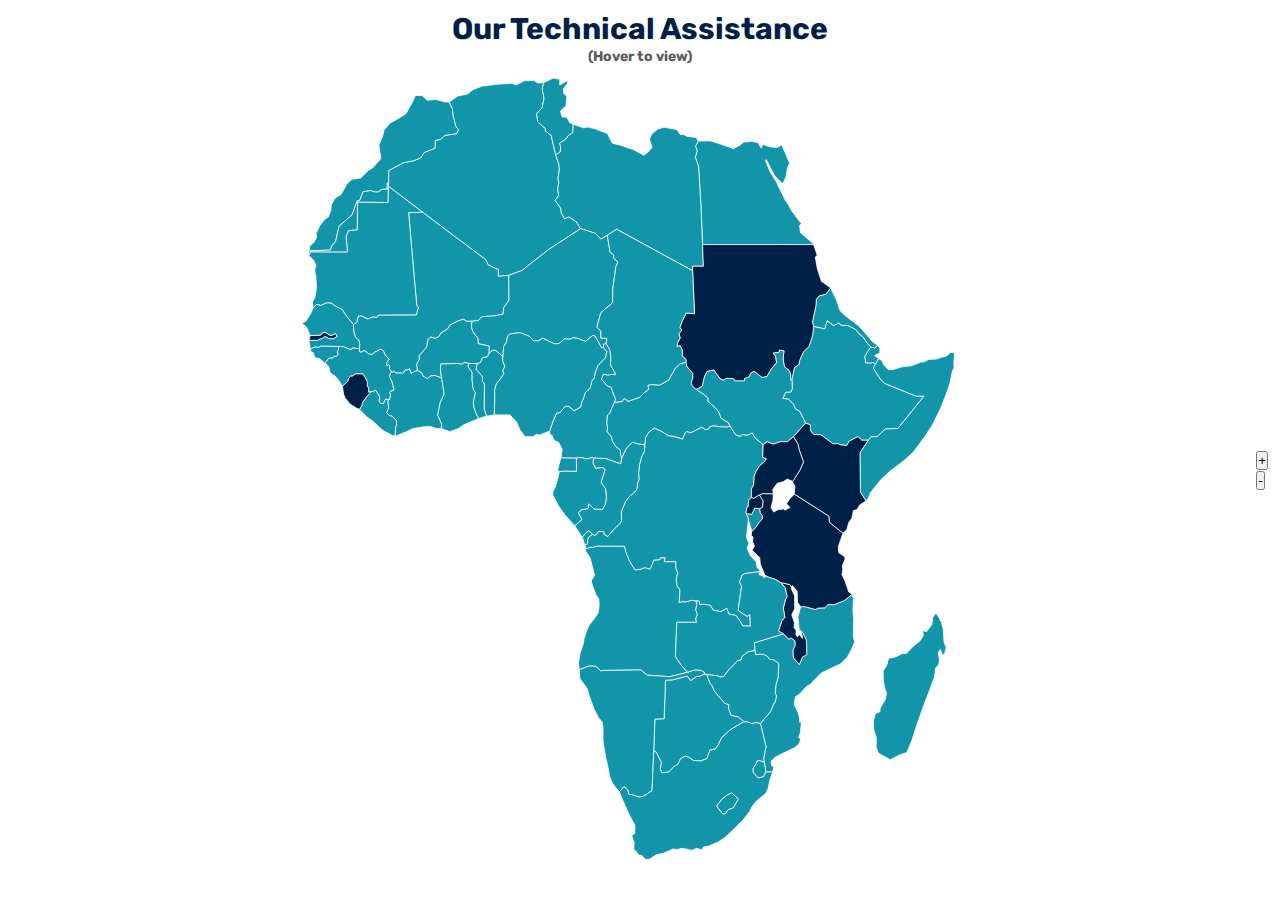
==== commit b4c0a2f9: "css changes" ====
--- a/index.html
+++ b/index.html
@@ -13,7 +13,7 @@
 			<p>(Hover to view)</p>
 		</div>
 		<section id="sot-map" class="map-container">
-			<div class="map">
+			<div class="map" id="map">
 				<svg
 					xmlns:dc="http://purl.org/dc/elements/1.1/"
 					xmlns:cc="http://creativecommons.org/ns#"
@@ -26,7 +26,7 @@
 					pretty_print="False"
 					version="1.1"
 					viewBox="0 0 1000 1001"
-					id="svg2"
+					id="svg-map"
 					inkscape:version="0.48.4 r9939"
 					sodipodi:docname="africa.svg">
 					>
@@ -399,6 +399,11 @@
 					</tbody>
 				</table>
 			</div>
+
+			<div class="zoom-btns">
+				<button id="zoomIn">+</button>
+				<button id="zoomOut">-</button>
+			</div>
 		</section>
 
 		<script src="/jquery.min.js"></script>
--- a/style.css
+++ b/style.css
@@ -33,7 +33,7 @@
 }
 
 #sot-map {
-  height: 86vh;
+  height: 87vh;
   width: 100%;
   max-height: 100vh;
   position: relative;
@@ -50,6 +50,7 @@
   height: 100% !important;
   width: 100% !important;
   stroke: #fff;
+  transition: transform 0.3s ease;
 }
 #sot-map .map svg path {
   fill: #1295a9;
@@ -69,7 +70,7 @@
   border: 1px solid #d0dddc;
   border-radius: 10px;
   z-index: 1000;
-  max-width: 48vw;
+  max-width: 50vw;
   white-space: wrap;
 }
 #sot-map #popup::after {
@@ -96,7 +97,8 @@
 }
 #sot-map #popup table th,
 #sot-map #popup table td {
-  font-size: 14px;
+  font-size: 13.5px;
+  line-height: 18px;
   padding: 8px;
   color: #5b5959;
   text-align: left;
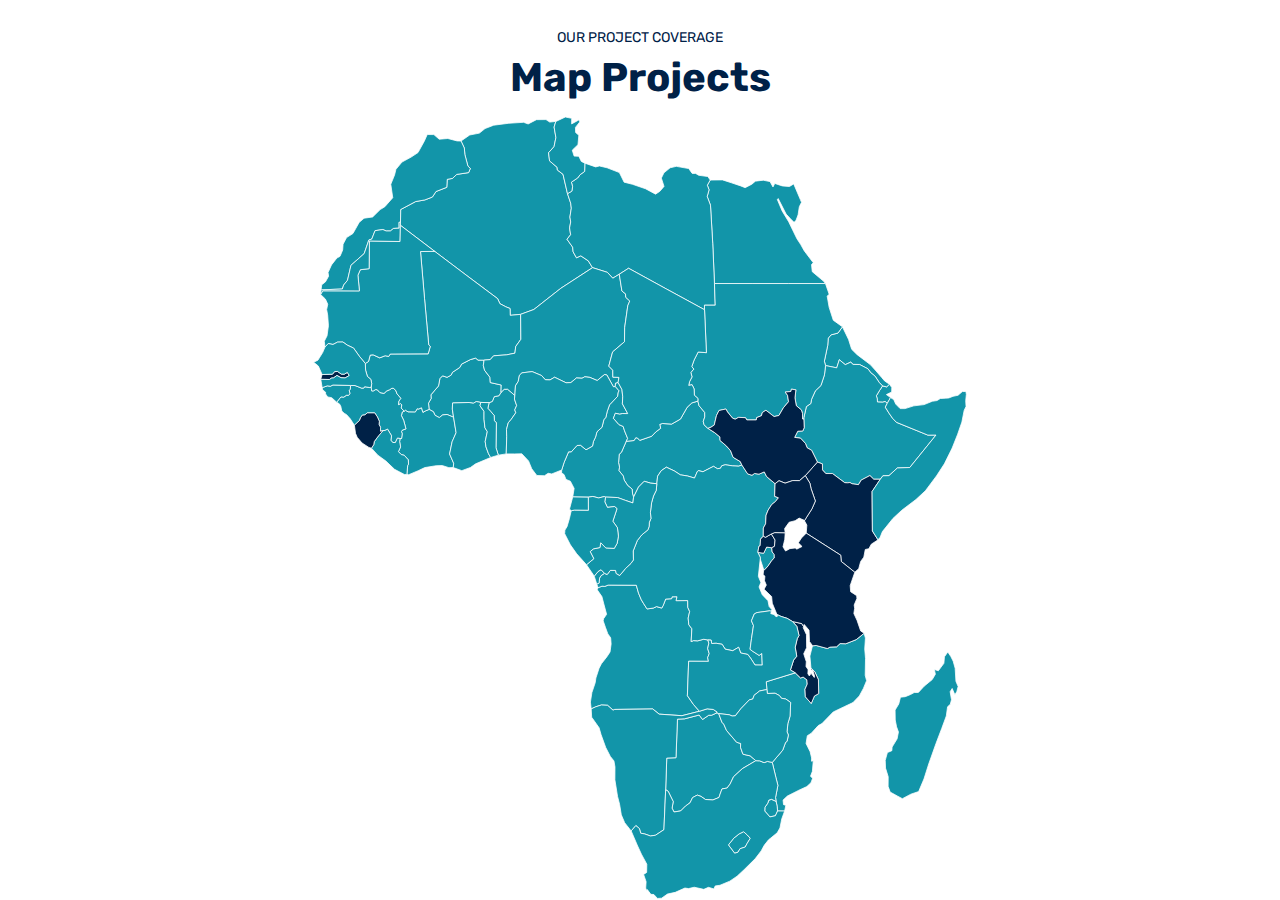
==== commit 9be4739e: "Update Titles and added sot page" ====
--- a/index.html
+++ b/index.html
@@ -9,8 +9,8 @@
 	</head>
 	<body>
 		<div class="intro">
-			<h1>Our Technical Assistance</h1>
-			<p>(Hover to view)</p>
+			<p>OUR PROJECT COVERAGE</p>
+			<h1>Map Projects</h1>
 		</div>
 		<section id="sot-map" class="map-container">
 			<div class="map" id="map">
@@ -283,17 +283,17 @@
 						data-id="EH"
 						d="m 193.8,134.6 -1.8,0 0,0 0.1,7.5 -7.3,0.4 -3.9,3.2 -5.4,0 -4.2,-1.8 -10,1.4 -4.2,10.8 -3.7,1.1 -6,17.4 -16.9,15 -4.4,19.1 -5,6.2 -1.6,5 -27,1.1 -0.2,-0.1 -0.6,5.9 2.7,-4.6 46.9,0.1 -1.9,-20 3.1,-7.1 11.2,-1.3 0.4,-35.4 38.9,0.7 0.5,-20.9 0.3,-2.7 0,-1 z" />
 					<path
-						class="country active"
+						class="country"
 						inkscape:connector-curvature="0"
 						id="SD"
 						data-name="Sudan"
 						data-id="SD"
 						d="m 740,291.9 0.7,-9.2 3.6,-4.2 8.8,-2.3 5.7,-7.9 -6.9,-5.1 -4.8,-3.4 -5.3,-16.5 -2.5,-14.3 2.5,-2.5 -4.7,-13.6 -47.4,0 -46.4,0 -48.1,0 1,27.7 -13.8,0 0.1,5.8 2.4,54.9 -10.5,-0.9 -5.2,10.2 -3,8.5 2.6,3.2 -3.8,4.3 1.5,5.7 -3,5.8 -1.2,5 4.3,-0.8 2.6,5.4 0.3,8 4.6,4.1 -0.1,3.4 1.5,5.9 7.2,8.6 0.1,5.7 -1.9,5.7 0.9,4.3 4.2,4 1,0.7 3.8,-1.6 4.1,-2.6 2.9,-12.3 3.2,-6.4 8.8,-1.9 2.1,3.8 6.5,8 3.3,1.2 4.4,-2.3 8.7,0.4 1.8,2.9 12.1,0 0.3,-2.9 6.3,-2.6 1.1,-4 4.6,-2.9 10.4,8.1 6.2,-1.4 5.8,-10 6.5,-7.6 -1.3,-8.3 -3,-4 7.3,-0.8 0.7,-3 5.7,0.9 -1.2,10.2 1.7,10 6.5,5.5 1.5,4.7 0,6.9 1.7,0.3 -0.1,-1.7 3.3,-14.5 5.6,-3.8 1.1,-5.7 4.8,-10.6 7.1,-6.8 4.5,-13.6 1.4,-11.9 -1.5,-5.6 4.3,-20.3 z" />
 					<path
-						class="country"
+						class="country active"
 						inkscape:connector-curvature="0"
 						id="SS"
-						data-name="S. Sudan"
+						data-name="South Sudan"
 						data-id="SS"
 						d="m 707.8,379.2 -1.5,-4.7 -6.5,-5.5 -1.7,-10 1.2,-10.2 -5.7,-0.9 -0.7,3 -7.3,0.8 3,4 1.3,8.3 -6.5,7.6 -5.8,10 -6.2,1.4 -10.4,-8.1 -4.6,2.9 -1.1,4 -6.3,2.6 -0.3,2.9 -12.1,0 -1.8,-2.9 -8.7,-0.4 -4.4,2.3 -3.3,-1.2 -6.5,-8 -2.1,-3.8 -8.8,1.9 -3.2,6.4 -2.9,12.3 -4.1,2.6 -3.8,1.6 8.4,5.4 6.8,5.5 0.1,4.5 8.3,7.2 5.2,6 3.2,8.3 9.2,5.5 2,4.4 7.5,11.4 5.5,1.7 3.2,-2.3 5.7,0.9 6.8,-2.9 2.9,5.9 10.9,9.2 0,0 5,-3.8 7.8,3.1 9.8,-3.3 8.6,0.1 7.4,-6.4 7.4,-8.3 8.1,-9.1 -7.4,-15 -5.7,-3.2 -2.2,-5.6 -6.3,-6.7 -7.5,-1 4,-7.9 6.4,-0.3 1.8,-4.2 -0.4,-10.8 -1.7,-0.3 0,-6.9 z" />
 					<path
@@ -385,6 +385,7 @@
 
 			<div id="popup">
 				<h2 id="country-title"></h2>
+				<h3 id="projects-count"></h3>
 				<table id="country-table">
 					<thead>
 						<tr>
@@ -399,15 +400,10 @@
 					</tbody>
 				</table>
 			</div>
-
-			<div class="zoom-btns">
-				<button id="zoomIn">+</button>
-				<button id="zoomOut">-</button>
-			</div>
 		</section>
 
-		<script src="/jquery.min.js"></script>
+		<script src="./jquery.min.js"></script>
 
-		<script src="/main.js"></script>
+		<script src="./main.js"></script>
 	</body>
 </html>
--- a/style.css
+++ b/style.css
@@ -14,11 +14,11 @@
 .intro {
   height: -moz-fit-content;
   height: fit-content;
-  margin-top: 0.7em;
-  margin-bottom: 0.7em;
+  margin-bottom: 1em;
 }
 .intro h1 {
-  font-size: 30px;
+  font-size: 40px;
+  font-weight: 700;
   color: #002147;
   text-transform: capitalize;
   text-align: center;
@@ -27,9 +27,12 @@
   font-size: 14px;
   line-height: 20px;
   white-space: wrap;
-  font-weight: 700;
-  color: #5b5959;
+  font-weight: 400;
+  color: #002147;
   text-align: center;
+  text-transform: uppercase;
+  margin-top: 2em;
+  margin-bottom: 0.4em;
 }
 
 #sot-map {
@@ -72,6 +75,7 @@
   z-index: 1000;
   max-width: 50vw;
   white-space: wrap;
+  padding: 10px;
 }
 #sot-map #popup::after {
   content: "";
@@ -84,10 +88,16 @@
   border-color: transparent white transparent transparent;
 }
 #sot-map #popup h2 {
-  font-size: 16px;
+  font-size: 15px;
   color: #002147;
   text-transform: uppercase;
-  margin: 10px;
+  margin-bottom: 4px;
+}
+#sot-map #popup h3 {
+  font-size: 13px;
+  color: #002147;
+  text-transform: uppercase;
+  margin-bottom: 7px;
 }
 #sot-map #popup table {
   width: 100%;
@@ -102,7 +112,6 @@
   padding: 8px;
   color: #5b5959;
   text-align: left;
-  border-bottom: 1px solid #d0dddc;
   vertical-align: top;
 }
 #sot-map #popup table th {
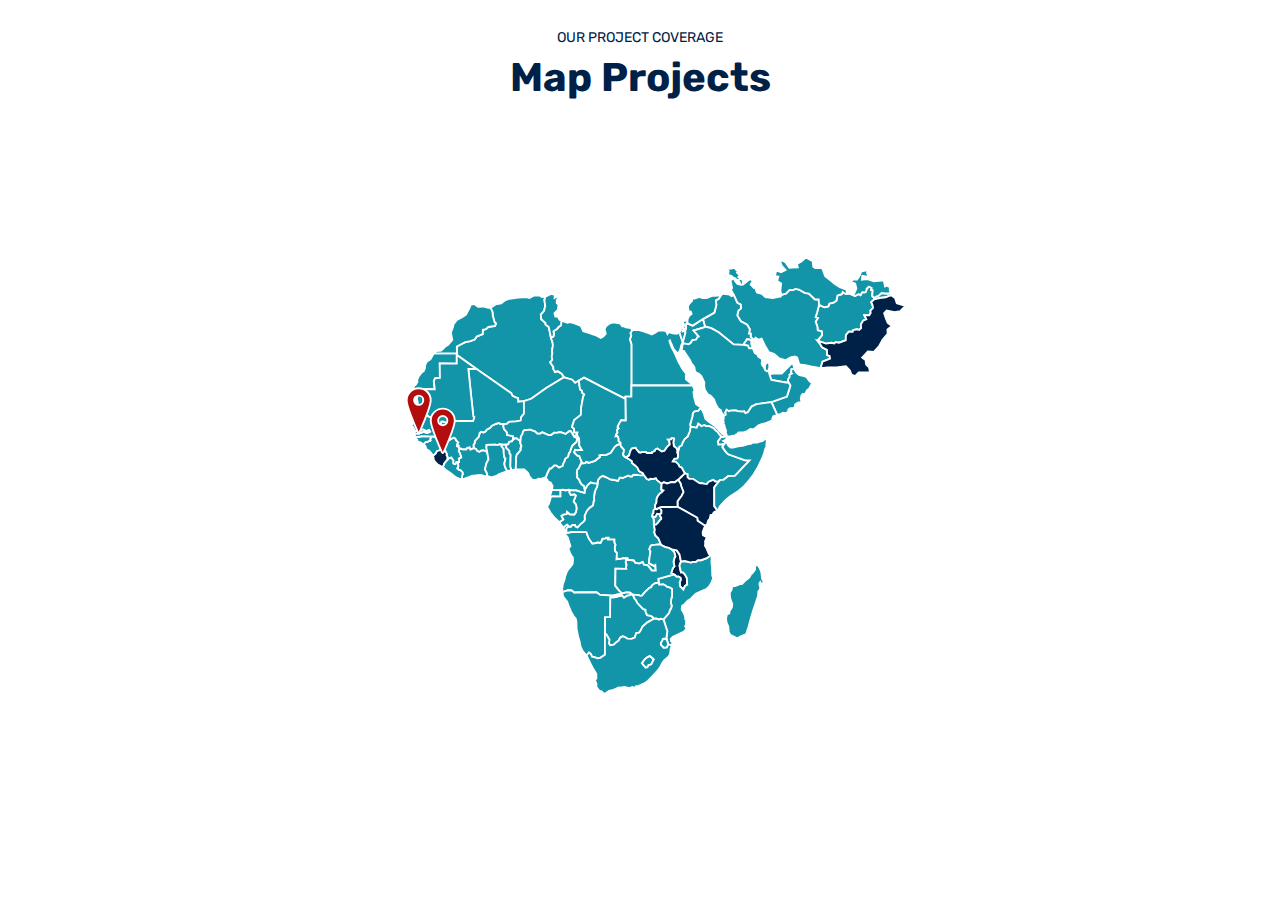
==== commit 9fe02cff: "Added map  marker function and design" ====
--- a/index.html
+++ b/index.html
@@ -15,371 +15,442 @@
 		<section id="sot-map" class="map-container">
 			<div class="map" id="map">
 				<svg
-					xmlns:dc="http://purl.org/dc/elements/1.1/"
-					xmlns:cc="http://creativecommons.org/ns#"
-					xmlns:rdf="http://www.w3.org/1999/02/22-rdf-syntax-ns#"
-					xmlns:svg="http://www.w3.org/2000/svg"
+					viewBox="100 350 900 200"
+					version="1.1"
 					xmlns="http://www.w3.org/2000/svg"
-					xmlns:sodipodi="http://sodipodi.sourceforge.net/DTD/sodipodi-0.dtd"
-					xmlns:inkscape="http://www.inkscape.org/namespaces/inkscape"
-					enable_background="new 0 0 1000 1001"
-					pretty_print="False"
-					version="1.1"
-					viewBox="0 0 1000 1001"
+					xmlns:xlink="http://www.w3.org/1999/xlink"
+					xml:space="preserve"
+					xmlns:serif="http://www.serif.com/"
+					style="fill-rule: evenodd; clip-rule: evenodd"
 					id="svg-map"
 					inkscape:version="0.48.4 r9939"
 					sodipodi:docname="africa.svg">
-					>
-					<path
-						class="country"
-						inkscape:connector-curvature="0"
-						id="AO"
-						data-name="Angola"
-						data-id="AO"
-						d="m 495.3,598.6 -36,-0.2 -4.3,1.7 -3.5,-0.3 -5.1,1.9 -1.1,2.7 6,8.7 2.4,9.3 3.6,13.4 -3.8,5.5 -0.6,2.8 2.9,8.3 3.1,8.4 3.6,5 0.6,7.8 -1.4,10.3 -4,6.1 -7.1,9.1 -2.9,5.6 -4.1,12.5 -0.8,5.9 -4.3,12.7 -1.9,12.2 1,8.7 5.9,-2.7 7.2,-2.3 7.8,0.4 7.1,6.3 1.9,-1 48.8,-0.6 8.2,6.6 29.1,2 22.4,-5.7 -7.6,-8.6 -7.8,-11.3 1.6,-44 25.3,0.1 -1,-4.7 2,-5.2 -2,-6.5 1.5,-6.7 -1.2,-4.3 -5.5,-0.8 -7.6,2 -5.3,-0.3 -3,1.3 0.9,-16.5 -3.9,-5.1 -0.8,-8.5 1.9,-8.4 -2.4,-5.3 -0.1,-8.7 -14.8,0.1 1.1,-5 -6.2,0.1 -0.7,2.4 -7.6,0.5 -3.1,8.1 -1.9,3.4 -6.7,-1.9 -4,1.9 -8.1,1.1 -4.6,-7.2 -2.7,-4.5 -3.5,-8.3 -2.9,-10.3 z m -47.4,-2.7 0.4,-6 2,-3.5 4.5,-2.9 -4.6,-4.8 -3.7,2.3 -5,6 3.3,10.4 3.1,-1.5 z" />
-					<path
-						class="country"
-						inkscape:connector-curvature="0"
-						id="BI"
-						data-name="Burundi"
-						data-id="BI"
-						d="m 669,556.1 -0.6,-5.4 0,0 -6.5,-0.9 -3.8,7.9 -7.4,-1.1 3,6.3 0.1,2.4 4.3,13.2 0,0.6 1.2,-0.2 4.5,-5 4.9,-7.2 3,-2.9 -0.1,-4.5 -2.6,-3.2 z" />
-					<path
-						class="country"
-						inkscape:connector-curvature="0"
-						id="BJ"
-						data-name="Benin"
-						data-id="BJ"
-						d="m 340,356 -9.3,-8 -4.3,0.1 -4.1,4 -2.6,4.2 -6,1.2 -2.5,6.1 -4.1,1.6 -1.6,7.2 3.7,4.1 4.3,4.9 0.4,6.8 2.5,2.8 -0.5,31.8 3,9.5 10.1,-1.6 0.6,-22.3 -0.3,-8.8 2.3,-8.7 3.7,-4.3 5.9,-8.5 -1.3,-3.7 2.4,-5.6 -2.8,-8.2 0.5,-4.6 z" />
-					<path
-						class="country"
-						inkscape:connector-curvature="0"
-						id="BF"
-						data-name="Burkina Faso"
-						data-id="BF"
-						d="m 300.7,310.8 -7.8,0 -3,-2.6 -6.7,1.9 -11.3,5.8 -2.3,4.3 -9.4,6.2 -1.7,3.6 -5.1,2.8 -5.8,-1.9 -3.4,3.4 -1.8,9.5 -9.7,11.4 0.3,4.7 -3.4,5.9 0.8,8 5.5,3 2.1,4.6 5.4,2.9 4.3,-3.4 5.7,-0.6 8.3,3.6 -1.6,-10.4 0.3,-7.9 21.1,-0.6 5.4,1 3.9,-2.2 5.6,1.1 10.7,0.3 4.1,-1.6 2.5,-6.1 6,-1.2 2.6,-4.2 0.3,-9.5 -14,-3.1 -0.4,-6.7 -6.9,-9 -1.6,-6.3 1,-6.7 z" />
-					<path
-						class="country"
-						inkscape:connector-curvature="0"
-						id="BW"
-						data-name="Botswana"
-						data-id="BW"
-						d="m 600.6,762.7 -2.2,-1 -6.9,3.1 -3.6,0 -7.9,5.4 -4.4,-5.7 -18.7,4.9 -9,0.4 -1.9,49.3 -11.8,0.5 -1.4,40.4 3.2,2 6.5,13.2 -1.5,8.4 2.5,4.9 8.5,-1.4 6.2,-6.2 5.8,-4.2 3.2,-6.6 6,-3.2 4.9,1.7 5.5,3.9 9.6,0.6 7.8,-3.2 1.4,-4.3 2.4,-6.6 6.5,-1.1 3.9,-5.2 4.4,-9.3 11.2,-10.3 17.3,-10.2 -7.3,-6.2 -9.2,-2.1 -3.1,-8.8 0.2,-4.9 -5.1,-1.5 -13,-15.2 -3.5,-8 -2.3,-2.4 -4.2,-11.1 z" />
-					<path
-						class="country"
-						inkscape:connector-curvature="0"
-						id="CF"
-						data-name="Central African Rep."
-						data-id="CF"
-						d="m 587,398.1 -1,-0.7 -4.2,-4 -0.9,-4.3 1.9,-5.7 -0.1,-5.7 -7.2,-8.6 -1.5,-5.9 -7.7,2.3 -6,5.6 -8.6,15.1 -11.3,6.4 -11.8,-0.8 -3.4,1.2 1.2,4.9 -6.3,4.8 -5.1,5.4 -15.3,5.3 -3,-3.1 -2.1,-0.3 -2.2,3.6 -10,1 -6.1,14 -2.9,2.6 -0.8,10.7 1.2,5.8 -0.9,4.1 5.8,7.3 1,4.9 4.6,7.2 5.6,4.4 0.6,6.3 1.3,4 6.3,-12.8 7.3,-7.4 8.2,2.4 7.9,0.7 1,-9.6 4.7,-7.1 6.5,-4.4 10.1,4.7 7.8,5.1 9,1.4 9.1,2.7 3.6,-8.4 1.6,-1.1 5.6,1.4 13.5,-6.9 4.9,3 3.9,-0.5 1.8,-3.3 4.5,-1.2 9.2,1.4 7.9,0.4 4,-1.5 -2,-4.4 -9.2,-5.5 -3.2,-8.3 -5.2,-6 -8.3,-7.2 -0.1,-4.5 -6.8,-5.5 -8.4,-5.4 z" />
-					<path
-						class="country"
-						inkscape:connector-curvature="0"
-						id="CI"
-						data-name="Côte d'Ivoire"
-						data-id="CI"
-						d="m 230.4,373.8 -5,2.1 -2.9,1.7 -1.8,-5.9 -3.5,1.6 -2.1,-0.3 -2.3,4 -9.4,-0.1 -3.3,-2.1 -1.6,1.3 -2.5,1.1 -1,4.7 2.8,5.7 3,11.1 -4.6,1.6 -1.1,1.9 0.9,2.7 -0.8,6.1 -1.9,0 -0.6,4 1.2,6.7 -2.7,6.1 3.6,3.8 3.8,0.9 5.2,5.8 0.3,5.5 -1.1,1.7 -1,11.4 2.3,0.4 12.1,-5.1 8.5,-4 14.5,-2.4 7.8,-0.2 8.5,2.7 5.6,-0.1 0.5,-5.5 -5.2,-11.9 3.2,-15.6 5.1,-11.6 -3.2,-19.7 -8.3,-3.6 -5.7,0.6 -4.3,3.4 -5.4,-2.9 -2.1,-4.6 -5.5,-3 z" />
-					<path
-						class="country"
-						inkscape:connector-curvature="0"
-						id="CM"
-						data-name="Cameroon"
-						data-id="CM"
-						d="m 477.5,366.6 0.4,-9.2 -1,-9.1 -4.9,-8.9 -3.4,0.8 -0.4,4.4 4.9,5.5 -1.3,2.5 -0.5,4.6 -10.2,10.7 -3.1,8.8 -1.6,7.2 -2.6,3.1 -2.4,9.7 -6.4,5.7 -1.9,7 -2.7,5.6 -1.1,5.7 -8.3,4.7 -6.9,-5.7 -4.6,0.2 -7.2,8.1 -3.6,0.1 -5.7,13.4 -3.1,9.8 -0.1,3.8 3.1,2 2.5,6.2 5.6,2.3 4.8,9.2 -1.8,10.9 19.9,0.3 5.8,-0.9 7.4,1.9 7.3,-1.8 1.5,0.7 15.4,0.6 9.9,3.6 9.7,3.3 0.9,-7.5 -1.3,-4 -0.6,-6.3 -5.6,-4.4 -4.6,-7.2 -1,-4.9 -5.8,-7.3 0.9,-4.1 -1.2,-5.8 0.8,-10.7 2.9,-2.6 6.1,-14 1.8,-3.7 -3.9,-9.6 -1.8,-5.7 -5.3,-2.3 -7.2,-8.1 2.5,-6.5 5.6,1.3 3.4,-0.9 6.8,0.1 -6.8,-12.6 z" />
-					<path
-						class="country"
-						inkscape:connector-curvature="0"
-						id="CD"
-						data-name="Dem. Rep. Congo"
-						data-id="CD"
-						d="m 618.3,446 -9.2,-1.4 -4.5,1.2 -1.8,3.3 -3.9,0.5 -4.9,-3 -13.5,6.9 -5.6,-1.4 -1.6,1.1 -3.6,8.4 -9.1,-2.7 -9,-1.4 -7.8,-5.1 -10.1,-4.7 -6.5,4.4 -4.7,7.1 -1,9.6 -0.7,8.4 -3.6,7.4 -2.4,8.6 -1.5,12.3 0.7,7.8 -2,4.8 -0.3,5.1 -1.4,4.4 -8.1,6.7 -5.6,7.1 -5.3,13.4 0.3,11.4 -3.1,4.4 -7.2,6.8 -7.2,8.7 -4.5,-2.5 -0.8,-3.9 -6.6,-0.1 -4.2,5.3 -3.2,-1.4 -4.5,2.9 -2,3.5 -0.4,6 -3.1,1.5 1.6,4.3 5.1,-1.9 3.5,0.3 4.3,-1.7 36,0.2 2.9,10.3 3.5,8.3 2.7,4.5 4.6,7.2 8.1,-1.1 4,-1.9 6.7,1.9 1.9,-3.4 3.1,-8.1 7.6,-0.5 0.7,-2.4 6.2,-0.1 -1.1,5 14.8,-0.1 0.1,8.7 2.4,5.3 -1.9,8.4 0.8,8.5 3.9,5.1 -0.9,16.5 3,-1.3 5.3,0.3 7.6,-2 5.5,0.8 4.2,0.3 0.6,4.3 5.7,-0.3 7.7,1.3 3.9,6.2 9.7,2 7.5,-4.4 2.6,7.3 9.2,1.9 4.3,5.9 4.8,7.6 9.3,0.1 -0.6,-14.9 -3.4,2.5 -8.4,-5.4 -3.2,-2.4 1.9,-13.9 2.5,-16.4 -2.6,-6.1 3.6,-8.8 3.3,-1.7 16.4,-2.3 2.1,0.6 0.6,-2.3 -3.4,-3.7 -1.5,-7.6 -7.3,-7.6 -4.1,-9.9 2.3,-5.8 -3.2,-7.8 2.4,-22.1 0.1,0.2 -0.1,-2.4 -3,-6.3 1.2,-7.6 1.7,-1 0.5,-8.3 3.5,-3.8 0.1,-10.5 2.9,-5.3 0.6,-11.1 2.6,-6.4 4.6,-7.2 4.7,-3.7 3.9,-4.9 -4.9,-1.9 0.6,-16.1 0,0 -10.9,-9.2 -2.9,-5.9 -6.8,2.9 -5.7,-0.9 -3.2,2.3 -5.5,-1.7 -7.5,-11.4 -4,1.5 -7.9,-0.4 z" />
-					<path
-						class="country"
-						inkscape:connector-curvature="0"
-						id="CG"
-						data-name="Congo"
-						data-id="CG"
-						d="m 521.5,468.8 -7.9,-0.7 -8.2,-2.4 -7.3,7.4 -6.3,12.8 -0.9,7.5 -9.7,-3.3 -9.9,-3.6 -15.4,-0.6 -0.9,6.1 3.4,7.1 9.1,-1.1 3.1,2.7 -5.3,16.1 5.8,8.2 1.3,10.8 -1.6,9.2 -3.7,6.5 -10.8,-0.6 -6.5,-6.6 -1,6.1 -8.3,1.7 -4.2,3.5 4.6,9.1 -9.3,7.7 9.9,14.6 5,-6 3.7,-2.3 4.6,4.8 3.2,1.4 4.2,-5.3 6.6,0.1 0.8,3.9 4.5,2.5 7.2,-8.7 7.2,-6.8 3.1,-4.4 -0.3,-11.4 5.3,-13.4 5.6,-7.1 8.1,-6.7 1.4,-4.4 0.3,-5.1 2,-4.8 -0.7,-7.8 1.5,-12.3 2.4,-8.6 3.6,-7.4 0.7,-8.4 z" />
-					<path
-						class="country"
-						inkscape:connector-curvature="0"
-						id="DJ"
-						data-name="Djibouti"
-						data-id="DJ"
-						d="m 820.3,358.7 -5.3,-3.8 6.8,-3.3 0.1,-5.7 -3,-4.3 -3.6,3.4 -5.2,-1.2 -4,6.1 -3.9,6.5 1.1,3.8 0.3,4.2 6.8,0.2 2.9,-0.9 2.8,2.4 4.2,-7.4 z" />
-					<path
-						class="country"
-						inkscape:connector-curvature="0"
-						id="DZ"
-						data-name="Algeria"
-						data-id="DZ"
-						d="M 392.4,5.7 384.6,6.5 379.8,3.3 367.6,3.4 357,8.9 351.2,6.8 332.3,8 l -19.4,2.5 -11,4.3 -7.2,5.8 -12.4,2.4 -11.1,7.7 4.2,9 0.7,8.4 3.9,14.7 3.1,2.9 -2.2,5.4 -15.2,2.3 -5.4,5.1 -6.7,1.2 -0.6,10.2 -13.8,5.4 -4.6,7 -9.6,3.7 -11.8,2.1 -19.2,10.2 -0.2,16.3 0,1 -0.3,2.7 44.1,33.5 40,30.2 40.4,30.2 2.9,6.4 7.5,4 5.5,2.2 0.2,8.8 13.3,-1.3 16.9,-6.2 34.5,-27.1 40.5,-26.4 -5.4,-8.7 -9.6,-6.4 -5.5,2.5 -4.3,-7.7 -0.6,-5.9 -7.2,-10.1 4.6,-5.8 -1.3,-8.7 1.4,-7.6 -1,-6.3 1.8,-11.3 -0.8,-6.4 -4.1,-12.2 -5.7,-24.7 -7.3,-5.6 -0.2,-3.3 -9.7,-8.3 -1.3,-10.4 7,-7.8 2.4,-11.6 -2.3,-13.4 2.2,-7.2 z" />
-					<path
-						class="country"
-						inkscape:connector-curvature="0"
-						id="EG"
-						data-name="Egypt"
-						data-id="EG"
-						d="m 628.8,88.1 -11.9,-4 -11.5,-3.7 -15.6,0.2 -3.7,6.6 2.2,5.9 -2.4,8.5 4.2,11.2 2.9,49.2 2.2,50.9 48.1,0 46.4,0 47.4,0 -2.2,-2.8 -14.7,-12.4 -0.9,-9 2.2,-2.4 -11.6,-15.3 -4.4,-7.9 -4.9,-7.5 -10.5,-21.6 -8.4,-13.9 -6.1,-14.5 1.1,-1.3 10.1,19.8 5.8,6.2 4.3,4.4 2.5,-2.4 2.7,-7.2 1.6,-10.4 2.8,-5.6 -1.5,-3.5 -8.5,-20.1 0,0 -5.4,3.4 -9.2,-0.8 -9.6,-3.2 -2.3,4.5 -3.8,-6.8 -8.5,-1.8 -10.2,1.2 -4.5,3.9 -8.6,4.4 -5.6,-2.2 z" />
-					<path
-						class="country"
-						inkscape:connector-curvature="0"
-						id="ER"
-						data-name="Eritrea"
-						data-id="ER"
-						d="m 777.6,303.8 -7,-6.8 -4,-12.7 -7.8,-16 -5.7,7.9 -8.8,2.3 -3.6,4.2 -0.7,9.2 -4.3,20.3 1.5,5.6 14.3,2.9 3.3,-10.4 7.6,6.3 7,-3.2 3,2.9 8.3,0.1 10.8,5.6 3.4,4.8 5.5,4.4 5.4,8.1 4.3,4.5 5.2,1.2 3.6,-3.4 -6.2,-4.2 -4,-4.7 -6.9,-8 -7.1,-7.9 -17.1,-13 z" />
-					<path
-						class="country"
-						inkscape:connector-curvature="0"
-						id="ET"
-						data-name="Ethiopia"
-						data-id="ET"
-						d="m 754.8,310.3 -3.3,10.4 -14.3,-2.9 -1.4,11.9 -4.5,13.6 -7.1,6.8 -4.8,10.6 -1.1,5.7 -5.6,3.8 -3.3,14.5 0.1,1.7 0.4,10.8 -1.8,4.2 -6.4,0.3 -4,7.9 7.5,1 6.3,6.7 2.2,5.6 5.7,3.2 7.4,15 6.4,2.4 0.1,7.7 4.2,4.6 8.5,0 15.7,11.7 3.8,0.2 2.9,-0.4 2.7,1.6 8.2,1.1 3.5,-5.8 11.1,-5.8 4.9,4.7 8.4,0 3.3,-4.4 7.8,-0.2 10.7,-9.8 15.9,-0.6 33.5,-41.5 -10.3,0.1 -40.3,-16.4 -4.8,-5 -4.6,-6.6 -4.8,-7.7 2.5,-4.9 -2.8,-2.4 -2.9,0.9 -6.8,-0.2 -0.3,-4.2 -1.1,-3.8 3.9,-6.5 4,-6.1 -4.3,-4.5 -5.4,-8.1 -5.5,-4.4 -3.4,-4.8 -10.8,-5.6 -8.3,-0.1 -3,-2.9 -7,3.2 -7.6,-6.3 z" />
-					<path
-						class="country"
-						inkscape:connector-curvature="0"
-						id="GA"
-						data-name="Gabon"
-						data-id="GA"
-						d="m 455.9,485.9 -1.5,-0.7 -7.3,1.8 -7.4,-1.9 -5.8,0.9 0.1,16.7 -17.7,-0.2 -4.2,0.8 -2.4,10.3 -3,10.1 -2.7,4.4 -0.3,4.6 7.3,14.3 8.1,11.4 12.5,14 9.3,-7.7 -4.6,-9.1 4.2,-3.5 8.3,-1.7 1,-6.1 6.5,6.6 10.8,0.6 3.7,-6.5 1.6,-9.2 -1.3,-10.8 -5.8,-8.2 5.3,-16.1 -3.1,-2.7 -9.1,1.1 -3.4,-7.1 0.9,-6.1 z" />
-					<path
-						class="country"
-						inkscape:connector-curvature="0"
-						id="GH"
-						data-name="Ghana"
-						data-id="GH"
-						d="m 296.4,364.9 -5.6,-1.1 -3.9,2.2 -5.4,-1 -21.1,0.6 -0.3,7.9 1.6,10.4 3.2,19.7 -5.1,11.6 -3.2,15.6 5.2,11.9 -0.5,5.5 10.9,3.9 11,-4 6.7,-4.7 19.2,-8.1 -2.8,-4.9 -3.2,-8.8 -1,-6.8 2.7,-12.5 -3,-5 -1.2,-10.9 0,-10.1 -5.1,-7.1 0.9,-4.3 z" />
-					<path
-						class="country"
-						inkscape:connector-curvature="0"
-						id="GN"
-						data-name="Guinea"
-						data-id="GN"
-						d="m 156.4,345.2 -1.8,0.7 -6.6,-1.1 -0.9,1.6 -2.7,0.3 -8.7,-3.4 -5.8,-0.1 -0.3,4.7 -1.3,1.4 0.9,4.6 -1.9,1.8 -2.7,0.1 -3.2,2.3 -3.7,-0.3 -5.5,6.8 3.6,2.2 1.7,3.1 1.3,6.1 3,2.7 3.1,1.8 4.7,5.4 5.3,8.2 6.5,-6.1 1.5,-3.8 2.1,-3 3.3,-0.3 2.9,-2.6 9.7,0 3.3,5 2.6,5.8 -0.4,4 1.9,3.6 -0.1,5.1 3.3,-0.8 2.6,-0.3 3.2,-1.6 5.1,8.5 -0.9,5.6 2.4,2.9 3.4,0.1 2.6,-5.6 3.4,0.4 1.9,0 0.8,-6.1 -0.9,-2.7 1.1,-1.9 4.6,-1.6 -3,-11.1 -2.8,-5.7 1,-4.7 2.5,-1.1 -3.7,-4 0.7,-4.1 -1.6,-1.6 -2.6,1.3 0.6,-4.5 2.5,-3.5 -5,-5.8 -1.4,-3.8 -2.7,-3.1 -2.4,-0.3 -2.9,1.9 -4,1.8 -3.3,3 -5.2,-1.1 -3.3,-3.5 -2,-0.4 -3.2,1.8 -2,0 -0.6,-5 z" />
-					<path
-						class="country active"
-						inkscape:connector-curvature="0"
-						id="GM"
-						data-name="Gambia"
-						data-id="GM"
-						d="m 91.9,335.4 11,0.2 3,-1.9 2.2,-0.1 4.5,-3.2 5.2,2.9 5.2,0.3 5.3,-3.1 -2.4,-4 -4,2.3 -3.8,-0.1 -4.7,-3.4 -3.8,0.2 -2.8,3.3 -13.2,0.4 -1.7,6.2 z" />
-					<path
-						class="country"
-						inkscape:connector-curvature="0"
-						id="GW"
-						data-name="Guinea-Bissau"
-						data-id="GW"
-						d="m 129.9,343.2 -22.4,-0.6 -3.3,1.6 -4,-0.5 -6.5,2.3 0.7,2.9 3.7,3 -0.1,2.1 2.7,3.9 5.1,0.9 6.4,5.8 5.5,-6.8 3.7,0.3 3.2,-2.3 2.7,-0.1 1.9,-1.8 -0.9,-4.6 1.3,-1.4 0.3,-4.7 z" />
-					<path
-						class="country"
-						inkscape:connector-curvature="0"
-						id="GQ"
-						data-name="Eq. Guinea"
-						data-id="GQ"
-						d="m 433.9,486 -19.9,-0.3 -4.1,15.5 2.2,2.1 4.2,-0.8 17.7,0.2 -0.1,-16.7 z" />
-					<path
-						class="country active"
-						inkscape:connector-curvature="0"
-						id="KE"
-						data-name="Kenya"
-						data-id="KE"
-						d="m 807.2,463.1 -8.4,0 -4.9,-4.7 -11.1,5.8 -3.5,5.8 -8.2,-1.1 -2.7,-1.6 -2.9,0.4 -3.8,-0.2 -15.7,-11.7 -8.5,0 -4.2,-4.6 -0.1,-7.7 -6.4,-2.4 -8.1,9.1 -7.4,8.3 5.9,9.6 1.5,7 5.5,15.8 -4.4,10.1 -5.9,9.2 -3.5,5.6 0,0.7 2.9,5.2 -0.8,10.3 44.1,28.2 0.7,8 17.3,13.8 5,-4.6 2.5,-9.2 4,-5.5 1.9,-9.8 4.6,-1 3.1,-5.8 8.6,-5.5 -7.2,-11.4 -0.4,-50.4 10.5,-15.7 z" />
-					<path
-						class="country"
-						inkscape:connector-curvature="0"
-						id="LR"
-						data-name="Liberia"
-						data-id="LR"
-						d="m 193.3,411 -3.4,-0.4 -2.6,5.6 -3.4,-0.1 -2.4,-2.9 0.9,-5.6 -5.1,-8.5 -3.2,1.6 -2.6,0.3 -5.7,6.5 -5.5,7.5 -0.7,4 -2.9,4.4 8.1,8.9 10.4,7.6 11,10.5 12.6,6.6 3.2,-0.1 1,-11.4 1.1,-1.7 -0.3,-5.5 -5.2,-5.8 -3.8,-0.9 -3.6,-3.8 2.7,-6.1 -1.2,-6.7 0.6,-4 z" />
-					<path
-						class="country"
-						inkscape:connector-curvature="0"
-						id="LY"
-						data-name="Libya"
-						data-id="LY"
-						d="m 589.8,80.6 -3.1,-4.5 -11.7,-1.6 -3.9,-2.4 -4.4,0 -4.4,-6.2 -15.9,-2.8 -7.9,1.8 -7.9,6.5 -3.3,6.7 3.4,10.6 -5.3,6.3 -5.5,3.6 L 507,91.7 490.3,86 479.7,83.3 473.6,71 l -15.7,-6.1 -9.8,-2.3 -4.8,1.2 -13.8,-4.8 -0.3,10.6 -5.6,4 -3.4,4.4 -7.9,5.3 1.5,5.7 -0.9,5.8 -5.6,3.2 4.1,12.2 0.8,6.4 -1.8,11.3 1,6.3 -1.4,7.6 1.3,8.7 -4.6,5.8 7.2,10.1 0.6,5.9 4.3,7.7 5.5,-2.5 9.6,6.4 5.4,8.7 19,6 6.9,7.5 8.3,-5.1 11.9,-7.6 48.4,26.5 48.7,26.5 -0.1,-5.8 13.8,0 -1,-27.7 -2.2,-50.9 -2.9,-49.2 -4.2,-11.2 2.4,-8.5 -2.2,-5.9 3.7,-6.6 z" />
-					<path
-						class="country"
-						inkscape:connector-curvature="0"
-						id="LS"
-						data-name="Lesotho"
-						data-id="LS"
-						d="m 625.3,939.9 2.5,-4.4 6.7,-2.2 2.4,-4.5 4.1,-6.7 -3.8,-4.2 -4.8,-4.2 -5.7,2.8 -6.8,5.4 -6.9,8.7 8,10.6 4.3,-1.3 z" />
-					<path
-						class="country"
-						inkscape:connector-curvature="0"
-						id="MA"
-						data-name="Morocco"
-						data-id="MA"
-						d="m 271.2,30.7 -5,-0.1 -11.9,-3.1 -11,0.9 -6.8,-5.9 -8.5,-0.1 -3.8,8.6 -8,14.5 -8.7,5.7 -11.8,6.4 -7.7,9.3 -1.8,7.3 -4.8,11.8 2.5,17.2 -10.1,11.5 -6,3.7 -9.6,9.4 -11,1.6 -6.1,5.3 -0.2,0.2 -7.9,14.1 -8.1,5.1 -4.5,8.5 -0.5,7.4 -3.4,8.1 -4,2.2 -6.9,8.8 -4.4,9.8 0.7,4.6 -4.1,7.3 -4.7,3.7 -0.8,6.4 0.2,0.1 27,-1.1 1.6,-5 5,-6.2 4.4,-19.1 16.9,-15 6,-17.4 3.7,-1.1 4.2,-10.8 10,-1.4 4.2,1.8 5.4,0 3.9,-3.2 7.3,-0.4 -0.1,-7.5 0,0 1.8,0 0.2,-16.3 19.2,-10.2 11.8,-2.1 9.6,-3.7 4.6,-7 13.8,-5.4 0.6,-10.2 6.7,-1.2 5.4,-5.1 15.2,-2.3 2.2,-5.4 -3.1,-2.9 -3.9,-14.7 -0.7,-8.4 -4.2,-9 z" />
-					<path
-						class="country"
-						inkscape:connector-curvature="0"
-						id="MG"
-						data-name="Madagascar"
-						data-id="MG"
-						d="m 902.9,704.8 -2.5,-9.1 -3,-5.9 -3.9,-5.9 -4.3,6.2 -0.7,8.3 -7.1,9.6 -5.1,-1.7 1.3,6 -4,6.9 -10.4,8.5 -7.3,7.9 -5.4,0.2 -4.6,2.5 -6.9,2.8 -6,0.6 -2.2,8.7 -4.7,7.8 0.2,12.7 1.7,8.7 2.4,6.6 -1.7,8.8 -6.4,10.5 -0.3,4.6 -5.7,2.4 -2.8,10 0.4,9.9 3.4,11 -0.1,12.3 2.6,7.3 9.1,5 6.5,3.5 10.9,-5.8 9.9,-3.3 6.8,-16.1 6.1,-19.2 9.3,-26.2 7.3,-19.1 5.9,-16.1 1.6,-11.7 3.5,-3.2 1.5,-5.9 -1.7,-10.2 2.6,-4.1 3.5,8.1 2.4,-4.1 1.7,-6.6 -2.8,-6.5 -1,-16.7 z" />
-					<path
-						class="country"
-						inkscape:connector-curvature="0"
-						id="ML"
-						data-name="Mali"
-						data-id="ML"
-						d="m 347.4,252.3 -13.3,1.3 -0.2,-8.8 -5.5,-2.2 -7.5,-4 -2.9,-6.4 -40.4,-30.2 -40,-30.2 -18.2,0.2 5.1,59.7 5.4,59.7 2,1.8 -2.7,9.6 -48.5,0.2 -1.9,3.1 -4.6,-0.9 -6.9,2.7 -8.4,-3.8 -3.8,0.3 -2.2,8.2 -4.1,2.5 0.4,8.6 2.3,7.9 4.5,3.9 1,5.3 -0.6,4.4 0.6,5 2,0 3.2,-1.8 2,0.4 3.3,3.5 5.2,1.1 3.3,-3 4,-1.8 2.9,-1.9 2.4,0.3 2.7,3.1 1.4,3.8 5,5.8 -2.5,3.5 -0.6,4.5 2.6,-1.3 1.6,1.6 -0.7,4.1 3.7,4 1.6,-1.3 3.3,2.1 9.4,0.1 2.3,-4 2.1,0.3 3.5,-1.6 1.8,5.9 2.9,-1.7 5,-2.1 -0.8,-8 3.4,-5.9 -0.3,-4.7 9.7,-11.4 1.8,-9.5 3.4,-3.4 5.8,1.9 5.1,-2.8 1.7,-3.6 9.4,-6.2 2.3,-4.3 11.3,-5.8 6.7,-1.9 3,2.6 7.8,0 7.7,-0.6 4.5,-4.9 16.5,-1.2 10.7,-2.2 1,-8.5 6.6,-9.2 -0.3,-31.9 z" />
-					<path
-						class="country"
-						inkscape:connector-curvature="0"
-						id="MZ"
-						data-name="Mozambique"
-						data-id="MZ"
-						d="m 788.2,666.2 -1.7,-6.2 0,0 0,0 -10,8.1 -13.4,5.3 -7.3,-0.2 -4.5,4.2 -8.4,0.3 -3.3,1.8 -14.4,-3.9 -4.7,0.5 -3.3,13.1 1.4,15.8 0.7,0 4.2,4.4 4.6,10 0.3,17.8 -5.4,3 -4.1,9.6 -7.5,-8.6 -0.5,-9.7 2.9,-6.5 -0.5,-5.5 -4.7,-3.5 -3.3,1.2 -6.8,-6.6 -37.1,11.4 0.8,9.9 0.6,5.1 10,-0.3 5.5,3 2.5,3.4 5.7,1 6.1,4.4 -0.8,17.5 -2.8,9.6 -1,10.4 1.7,4.1 -1.7,8.1 -1.9,1.3 -3.6,9.9 -13.4,15.7 4.7,19.5 2.5,9.9 -3,15.4 0.7,5 1.3,6.2 0.6,6.1 9,0.1 1.5,-7.3 -2.9,-0.9 -0.6,-5.8 5.5,-5.2 14.8,-7.5 10.1,-4.6 5.3,-5 2.1,-5.7 -2.7,-2.4 2.4,-6.4 1.1,-13.6 -2.2,0.7 0.1,-4.1 -1.9,-8.1 -5.2,-10.5 1.6,-9.9 5.1,-3.2 8.9,-9.8 4.7,-2.5 14.4,-14.9 14,-6.7 11.3,-5.3 8.1,-8.5 5.2,-9.6 4.1,-9.9 -1.8,-6.8 0.4,-21.6 -1,-12.2 0.9,-13.8 z" />
-					<path
-						class="country"
-						inkscape:connector-curvature="0"
-						id="MR"
-						data-name="Mauritania"
-						data-id="MR"
-						d="m 237.6,171.8 -44.1,-33.5 -0.5,20.9 -38.9,-0.7 -0.4,35.4 -11.2,1.3 -3.1,7.1 1.9,20 -46.9,-0.1 -2.7,4.6 6.1,6 3,6.5 -1.4,6.9 1.3,6.9 1,13.7 -1.8,13 -3.5,6.8 0.9,7.5 4.2,-4.5 6,1.2 5.9,-3 6.8,-0.1 5.7,4 7.9,3.7 7.2,10.2 7.8,9.5 4.1,-2.5 2.2,-8.2 3.8,-0.3 8.4,3.8 6.9,-2.7 4.6,0.9 1.9,-3.1 48.5,-0.2 2.7,-9.6 -2,-1.8 -5.4,-59.7 -5.1,-59.7 18.2,-0.2 z" />
-					<path
-						class="country active"
-						inkscape:connector-curvature="0"
-						id="MW"
-						data-name="Malawi"
-						data-id="MW"
-						d="m 714.6,711.7 0.3,-5.2 -2.7,-4.1 0.4,-6 -3.3,-10.2 3.7,-7.7 -0.2,-16.7 -4.1,-8.9 0.4,-1.5 0,0 -2.3,-3.8 -11.9,-2.6 5.6,6.2 2.8,11.7 -2.2,3.8 -2.7,11.2 2,11.5 -4,4.8 -4.1,12.8 6.2,3.6 6.8,6.6 3.3,-1.2 4.7,3.5 0.5,5.5 -2.9,6.5 0.5,9.7 7.5,8.6 4.1,-9.6 5.4,-3 -0.3,-17.8 -4.6,-10 -4.2,-4.4 -0.7,0 0.1,1.9 2.3,0.5 2.2,7.4 -0.4,1.7 -4.1,-5.3 -2.2,3.4 -1.9,-2.9 z" />
-					<path
-						class="country"
-						inkscape:connector-curvature="0"
-						id="NA"
-						data-name="Namibia"
-						data-id="NA"
-						d="m 576,759.7 -22.4,5.7 -29.1,-2 -8.2,-6.6 -48.8,0.6 -1.9,1 -7.1,-6.3 -7.8,-0.4 -7.2,2.3 -5.9,2.7 0.6,10.6 9.5,13.5 2.5,8.7 6,16.6 5.9,11.4 4.6,5.7 1.3,7.6 -0.1,16.5 3.4,21.3 2.6,10.1 2.2,13.4 4.3,10.1 8.3,10.5 6,-6.8 4.5,3.7 1.7,6 5.2,1 7.3,2.6 6.4,-1 10.8,-7.1 2.2,-51.1 1.4,-40.4 11.8,-0.5 1.9,-49.3 9,-0.4 18.7,-4.9 4.4,5.7 7.9,-5.4 3.6,0 6.9,-3.1 0,-1.2 -4.7,-3.1 -7.8,-0.8 -9.9,3.1 z" />
-					<path
-						class="country"
-						inkscape:connector-curvature="0"
-						id="NE"
-						data-name="Niger"
-						data-id="NE"
-						d="m 458.3,198.6 -19,-6 -40.5,26.4 -34.5,27.1 -16.9,6.2 0.3,31.9 -6.6,9.2 -1,8.5 -10.7,2.2 -16.5,1.2 -4.5,4.9 -7.7,0.6 -1,6.7 1.6,6.3 6.9,9 0.4,6.7 14,3.1 -0.3,9.5 4.1,-4 4.3,-0.1 9.3,8 0.8,-12.4 3.5,-5.5 1.6,-8 3.2,-3 13,-1.6 12.2,5.1 4.6,5.3 6.1,0.2 5.8,-3.4 14.7,7.1 6.2,-0.3 7.1,-5.9 7.1,0.4 3.5,-1.9 6.5,0.8 9.4,4 9.4,-7.7 2.9,0.6 8.4,15.1 2.2,-0.3 0.4,-4.4 3.4,-0.8 1.1,-6.5 -7.8,-0.3 -0.1,-8.9 -5.1,-5.2 4.9,-18.2 15.2,-13 0.2,-18 4,-28.1 2.5,-6 -5.1,-4.7 -0.3,-4.4 -4.6,-3.6 -3.4,-21.5 -8.3,5.1 -6.9,-7.5 z" />
-					<path
-						class="country"
-						inkscape:connector-curvature="0"
-						id="NG"
-						data-name="Nigeria"
-						data-id="NG"
-						d="m 468.2,344.6 -2.2,0.3 -8.4,-15.1 -2.9,-0.6 -9.4,7.7 -9.4,-4 -6.5,-0.8 -3.5,1.9 -7.1,-0.4 -7.1,5.9 -6.2,0.3 -14.7,-7.1 -5.8,3.4 -6.1,-0.2 -4.6,-5.3 -12.2,-5.1 -13,1.6 -3.2,3 -1.6,8 -3.5,5.5 -0.8,12.4 -0.5,4.6 2.8,8.2 -2.4,5.6 1.3,3.7 -5.9,8.5 -3.7,4.3 -2.3,8.7 0.3,8.8 -0.6,22.3 10.7,0 9.2,-0.1 8.6,9.1 4.1,10 6.5,8.6 9.8,0.3 4.7,-3.1 4.6,0.8 12.7,-5 3.1,-9.8 5.7,-13.4 3.6,-0.1 7.2,-8.1 4.6,-0.2 6.9,5.7 8.3,-4.7 1.1,-5.7 2.7,-5.6 1.9,-7 6.4,-5.7 2.4,-9.7 2.6,-3.1 1.6,-7.2 3.1,-8.8 10.2,-10.7 0.5,-4.6 1.3,-2.5 -4.9,-5.5 z" />
-					<path
-						class="country active"
-						inkscape:connector-curvature="0"
-						id="RW"
-						data-name="Rwanda"
-						data-id="RW"
-						d="m 667.9,533 -7.4,4.3 -2.9,-1.4 -3.5,3.8 -0.5,8.3 -1.7,1 -1.2,7.6 7.4,1.1 3.8,-7.9 6.5,0.9 0,0 3.5,-1.8 0.8,-8.1 -4.8,-7.8 z" />
-					<path
-						class="country"
-						inkscape:connector-curvature="0"
-						id="EH"
-						data-name="W. Sahara"
-						data-id="EH"
-						d="m 193.8,134.6 -1.8,0 0,0 0.1,7.5 -7.3,0.4 -3.9,3.2 -5.4,0 -4.2,-1.8 -10,1.4 -4.2,10.8 -3.7,1.1 -6,17.4 -16.9,15 -4.4,19.1 -5,6.2 -1.6,5 -27,1.1 -0.2,-0.1 -0.6,5.9 2.7,-4.6 46.9,0.1 -1.9,-20 3.1,-7.1 11.2,-1.3 0.4,-35.4 38.9,0.7 0.5,-20.9 0.3,-2.7 0,-1 z" />
-					<path
-						class="country"
-						inkscape:connector-curvature="0"
-						id="SD"
-						data-name="Sudan"
-						data-id="SD"
-						d="m 740,291.9 0.7,-9.2 3.6,-4.2 8.8,-2.3 5.7,-7.9 -6.9,-5.1 -4.8,-3.4 -5.3,-16.5 -2.5,-14.3 2.5,-2.5 -4.7,-13.6 -47.4,0 -46.4,0 -48.1,0 1,27.7 -13.8,0 0.1,5.8 2.4,54.9 -10.5,-0.9 -5.2,10.2 -3,8.5 2.6,3.2 -3.8,4.3 1.5,5.7 -3,5.8 -1.2,5 4.3,-0.8 2.6,5.4 0.3,8 4.6,4.1 -0.1,3.4 1.5,5.9 7.2,8.6 0.1,5.7 -1.9,5.7 0.9,4.3 4.2,4 1,0.7 3.8,-1.6 4.1,-2.6 2.9,-12.3 3.2,-6.4 8.8,-1.9 2.1,3.8 6.5,8 3.3,1.2 4.4,-2.3 8.7,0.4 1.8,2.9 12.1,0 0.3,-2.9 6.3,-2.6 1.1,-4 4.6,-2.9 10.4,8.1 6.2,-1.4 5.8,-10 6.5,-7.6 -1.3,-8.3 -3,-4 7.3,-0.8 0.7,-3 5.7,0.9 -1.2,10.2 1.7,10 6.5,5.5 1.5,4.7 0,6.9 1.7,0.3 -0.1,-1.7 3.3,-14.5 5.6,-3.8 1.1,-5.7 4.8,-10.6 7.1,-6.8 4.5,-13.6 1.4,-11.9 -1.5,-5.6 4.3,-20.3 z" />
-					<path
-						class="country active"
-						inkscape:connector-curvature="0"
-						id="SS"
-						data-name="South Sudan"
-						data-id="SS"
-						d="m 707.8,379.2 -1.5,-4.7 -6.5,-5.5 -1.7,-10 1.2,-10.2 -5.7,-0.9 -0.7,3 -7.3,0.8 3,4 1.3,8.3 -6.5,7.6 -5.8,10 -6.2,1.4 -10.4,-8.1 -4.6,2.9 -1.1,4 -6.3,2.6 -0.3,2.9 -12.1,0 -1.8,-2.9 -8.7,-0.4 -4.4,2.3 -3.3,-1.2 -6.5,-8 -2.1,-3.8 -8.8,1.9 -3.2,6.4 -2.9,12.3 -4.1,2.6 -3.8,1.6 8.4,5.4 6.8,5.5 0.1,4.5 8.3,7.2 5.2,6 3.2,8.3 9.2,5.5 2,4.4 7.5,11.4 5.5,1.7 3.2,-2.3 5.7,0.9 6.8,-2.9 2.9,5.9 10.9,9.2 0,0 5,-3.8 7.8,3.1 9.8,-3.3 8.6,0.1 7.4,-6.4 7.4,-8.3 8.1,-9.1 -7.4,-15 -5.7,-3.2 -2.2,-5.6 -6.3,-6.7 -7.5,-1 4,-7.9 6.4,-0.3 1.8,-4.2 -0.4,-10.8 -1.7,-0.3 0,-6.9 z" />
-					<path
-						class="country"
-						inkscape:connector-curvature="0"
-						id="SN"
-						data-name="Senegal"
-						data-id="SN"
-						d="m 148.8,315.1 -7.8,-9.5 -7.2,-10.2 -7.9,-3.7 -5.7,-4 -6.8,0.1 -5.9,3 -6,-1.2 -4.2,4.5 -3,7.1 -6.1,9.7 -5.4,2.6 6,4.9 4.8,10.8 13.2,-0.4 2.8,-3.3 3.8,-0.2 4.7,3.4 3.8,0.1 4,-2.3 2.4,4 -5.3,3.1 -5.2,-0.3 -5.2,-2.9 -4.5,3.2 -2.2,0.1 -3,1.9 -11,-0.2 1.8,10.6 6.5,-2.3 4,0.5 3.3,-1.6 22.4,0.6 5.8,0.1 8.7,3.4 2.7,-0.3 0.9,-1.6 6.6,1.1 1.8,-0.7 0.6,-4.4 -1,-5.3 -4.5,-3.9 -2.3,-7.9 -0.4,-8.6 z" />
-					<path
-						class="country active"
-						inkscape:connector-curvature="0"
-						id="SL"
-						data-name="Sierra Leone"
-						data-id="SL"
-						d="m 171.5,401 -3.3,0.8 0.1,-5.1 -1.9,-3.6 0.4,-4 -2.6,-5.8 -3.3,-5 -9.7,0 -2.9,2.6 -3.3,0.3 -2.1,3 -1.5,3.8 -6.5,6.1 1.4,10.3 2.1,5 6.3,7.4 8.7,5.6 3.3,1 2.9,-4.4 0.7,-4 5.5,-7.5 5.7,-6.5 z" />
-					<path
-						class="country"
-						inkscape:connector-curvature="0"
-						id="SZ"
-						data-name="Swaziland"
-						data-id="SZ"
-						d="m 674,874.9 -5.8,-2.6 -3.5,1 -1.4,4 -3.6,5.2 -0.2,4.8 6.6,7.5 7,-1.5 2.8,-6.1 -0.6,-6.1 -1.3,-6.2 z" />
-					<path
-						class="country"
-						inkscape:connector-curvature="0"
-						id="TD"
-						data-name="Chad"
-						data-id="TD"
-						d="m 582.5,246.4 -48.7,-26.5 -48.4,-26.5 -11.9,7.6 3.4,21.5 4.6,3.6 0.3,4.4 5.1,4.7 -2.5,6 -4,28.1 -0.2,18 -15.2,13 -4.9,18.2 5.1,5.2 0.1,8.9 7.8,0.3 -1.1,6.5 4.9,8.9 1,9.1 -0.4,9.2 6.8,12.6 -6.8,-0.1 -3.4,0.9 -5.6,-1.3 -2.5,6.5 7.2,8.1 5.3,2.3 1.8,5.7 3.9,9.6 -1.8,3.7 10,-1 2.2,-3.6 2.1,0.3 3,3.1 15.3,-5.3 5.1,-5.4 6.3,-4.8 -1.2,-4.9 3.4,-1.2 11.8,0.8 11.3,-6.4 8.6,-15.1 6,-5.6 7.7,-2.3 0.1,-3.4 -4.6,-4.1 -0.3,-8 -2.6,-5.4 -4.3,0.8 1.2,-5 3,-5.8 -1.5,-5.7 3.8,-4.3 -2.6,-3.2 3,-8.5 5.2,-10.2 10.5,0.9 -2.4,-54.9 z" />
-					<path
-						class="country"
-						inkscape:connector-curvature="0"
-						id="TG"
-						data-name="Togo"
-						data-id="TG"
-						d="m 307.1,365.2 -10.7,-0.3 -0.9,4.3 5.1,7.1 0,10.1 1.2,10.9 3,5 -2.7,12.5 1,6.8 3.2,8.8 2.8,4.9 9.8,-3 -3,-9.5 0.5,-31.8 -2.5,-2.8 -0.4,-6.8 -4.3,-4.9 -3.7,-4.1 1.6,-7.2 z" />
-					<path
-						class="country"
-						inkscape:connector-curvature="0"
-						id="TN"
-						data-name="Tunisia"
-						data-id="TN"
-						d="m 429.5,59 -4.5,-2.2 -3.2,-6.6 -6,-0.2 -2.4,-7.6 7.3,-7 1.1,-12.1 -4.1,-3.5 -0.2,-6.5 5.5,-7 -0.9,-2.7 -9.5,5.2 0.1,-7.1 -8.1,-1.7 -12.2,5.7 -2.2,7.2 2.3,13.4 -2.4,11.6 -7,7.8 1.3,10.4 9.7,8.3 0.2,3.3 7.3,5.6 5.7,24.7 5.6,-3.2 0.9,-5.8 -1.5,-5.7 7.9,-5.3 3.4,-4.4 5.6,-4 0.3,-10.6 z" />
-					<path
-						class="country active"
-						inkscape:connector-curvature="0"
-						id="TZ"
-						data-name="Tanzania"
-						data-id="TZ"
-						d="m 672.2,531.3 -4.3,1.7 4.8,7.8 -0.8,8.1 -3.5,1.8 0,0 0.6,5.4 2.6,3.2 0.1,4.5 -3,2.9 -4.9,7.2 -4.5,5 -1.2,0.2 -0.7,5.9 2.3,2 -0.5,5.9 2.3,5.5 -2.9,5.3 9.7,9.4 0.8,8.5 5.9,14.2 0,0 0.6,0.4 4.8,2.3 7.7,2.4 6.8,4.1 11.9,2.6 2.3,3.8 0,0 0.8,-2.7 6.2,7.4 0.6,14.5 3.9,5.3 -0.1,0.2 4.7,-0.5 14.4,3.9 3.3,-1.8 8.4,-0.3 4.5,-4.2 7.3,0.2 13.4,-5.3 10,-8.1 0,0 -4.4,-3 -4.7,-13.6 -4,-8.7 1,-6.6 -0.6,-4.2 3.5,-8.4 -0.3,-3.6 -7.7,-5 -0.6,-7.8 5.9,-17.1 -17.3,-13.8 -0.7,-8 -44.1,-28.2 0,0 -6,6.1 -4.1,6.3 4.8,4.7 -7,3.4 -1.5,-1.6 -7.1,0.9 -5.5,3.1 -3.3,-5.4 2.3,-9.7 0.5,-8.3 0,0 0,0 -13.4,-0.2 z" />
-					<path
-						class="country active"
-						inkscape:connector-curvature="0"
-						id="UG"
-						data-name="Uganda"
-						data-id="UG"
-						d="m 711.3,458.5 -7.4,6.4 -8.6,-0.1 -9.8,3.3 -7.8,-3.1 -5,3.8 0,0 -0.6,16.1 4.9,1.9 -3.9,4.9 -4.7,3.7 -4.6,7.2 -2.6,6.4 -0.6,11.1 -2.9,5.3 -0.1,10.5 2.9,1.4 7.4,-4.3 4.3,-1.7 13.4,0.2 0,0 -0.7,-5.3 5.7,-8.1 7.7,-2 5.2,-3.3 6.3,2.7 0.6,1 0,-0.7 3.5,-5.6 5.9,-9.2 4.4,-10.1 -5.5,-15.8 -1.5,-7 -5.9,-9.6 z" />
-					<path
-						class="country"
-						inkscape:connector-curvature="0"
-						id="ZA"
-						data-name="South Africa"
-						data-id="ZA"
-						d="m 522.3,999 5.3,-0.3 7.5,-5.3 10,-2.2 12.3,-5.5 4.7,0.7 7.2,-1.7 12.3,2.7 5.9,-2.6 6.9,2 1.8,-3.8 6,-0.8 12.6,-5.3 9.3,-6.3 8.9,-8.3 14.4,-14.2 7.5,-9.9 3.9,-7.1 5.5,-7 2.5,-2 8.6,-7 3.5,-6.2 2.3,-11.5 3.7,-10.1 -9,-0.1 -2.8,6.1 -7,1.5 -6.6,-7.5 0.2,-4.8 3.6,-5.2 1.4,-4 3.5,-1 5.8,2.6 -0.7,-5 3,-15.4 -2.5,-9.9 -4.7,-19.5 -6.3,-1.3 -4.1,1.6 -5.7,-2.3 -4.9,-0.2 -17.3,10.2 -11.2,10.3 -4.4,9.3 -3.9,5.2 -6.5,1.1 -2.4,6.6 -1.4,4.3 -7.8,3.2 -9.6,-0.6 -5.5,-3.9 -4.9,-1.7 -6,3.2 -3.2,6.6 -5.8,4.2 -6.2,6.2 -8.5,1.4 -2.5,-4.9 1.5,-8.4 -6.5,-13.2 -3.2,-2 -2.2,51.1 -10.8,7.1 -6.4,1 -7.3,-2.6 -5.2,-1 -1.7,-6 -4.5,-3.7 -6,6.8 7.7,17.9 0,0.1 5.4,11.7 6.9,12.8 -0.2,10.6 -3.9,2.5 3.2,9.3 -0.5,8.1 1.3,3.8 0.7,-1.9 4.6,6.2 3.8,0.2 4.6,5 z m 103,-59.1 -4.3,1.3 -8,-10.6 6.9,-8.7 6.8,-5.4 5.7,-2.8 4.8,4.2 3.8,4.2 -4.1,6.7 -2.4,4.5 -6.7,2.2 -2.5,4.4 z" />
-					<path
-						class="country"
-						inkscape:connector-curvature="0"
-						id="ZM"
-						data-name="Zambia"
-						data-id="ZM"
-						d="m 671.3,636 -4.1,-1.1 0.7,-3 -2.1,-0.6 -16.4,2.3 -3.3,1.7 -3.6,8.8 2.6,6.1 -2.5,16.4 -1.9,13.9 3.2,2.4 8.4,5.4 3.4,-2.5 0.6,14.9 -9.3,-0.1 -4.8,-7.6 -4.3,-5.9 -9.2,-1.9 -2.6,-7.3 -7.5,4.4 -9.7,-2 -3.9,-6.2 -7.7,-1.3 -5.7,0.3 -0.6,-4.3 -4.2,-0.3 1.2,4.3 -1.5,6.7 2,6.5 -2,5.2 1,4.7 -25.3,-0.1 -1.6,44 7.8,11.3 7.6,8.6 9.9,-3.1 7.8,0.8 4.7,3.1 0,1.2 2.2,1 13.4,1.5 3.8,1.6 4.1,-0.3 7,-9 10.9,-11.4 4.4,-1 1.7,-4.8 7,-5.5 9.3,-1.9 -0.8,-9.9 37.1,-11.4 -6.2,-3.6 4.1,-12.8 4,-4.8 -2,-11.5 2.7,-11.2 2.2,-3.8 -2.8,-11.7 -5.6,-6.2 -6.8,-4.1 -7.7,-2.4 -4.8,-2.3 -0.6,-0.4 0,0 0.9,2.3 -2,0.8 -2.6,-2.9 z" />
-					<path
-						class="country"
-						inkscape:connector-curvature="0"
-						id="ZW"
-						data-name="Zimbabwe"
-						data-id="ZW"
-						d="m 669.1,825.1 13.4,-15.7 3.6,-9.9 1.9,-1.3 1.7,-8.1 -1.7,-4.1 1,-10.4 2.8,-9.6 0.8,-17.5 -6.1,-4.4 -5.7,-1 -2.5,-3.4 -5.5,-3 -10,0.3 -0.6,-5.1 -9.3,1.9 -7,5.5 -1.7,4.8 -4.4,1 -10.9,11.4 -7,9 -4.1,0.3 -3.8,-1.6 -13.4,-1.5 4.2,11.1 2.3,2.4 3.5,8 13,15.2 5.1,1.5 -0.2,4.9 3.1,8.8 9.2,2.1 7.3,6.2 4.9,0.2 5.7,2.3 4.1,-1.6 6.3,1.3 z" />
-					<path
-						class="country"
-						inkscape:connector-curvature="0"
-						id="SO"
-						data-name="Somalia"
-						data-id="SO"
-						d="m 832.6,372.8 -5.7,-5.8 -2.5,-5.7 -4.1,-2.6 -4.2,7.4 -2.5,4.9 4.8,7.7 4.6,6.6 4.8,5 40.3,16.4 10.3,-0.1 -33.5,41.5 -15.9,0.6 -10.7,9.8 -7.8,0.2 -3.3,4.4 -10.5,15.7 0.4,50.4 7.2,11.4 2.7,-3.3 2.9,-7.3 13.4,-16.7 11.4,-10.6 18.1,-13.7 12.1,-11.2 14.1,-18.9 10.1,-15.5 10,-20.2 7,-17.7 5.4,-15.5 2.9,-14.9 2.4,-5 -0.4,-7.3 0.8,-8 -0.5,-3.9 -4.6,0.1 -5.5,4.7 -6.4,1.4 -5.5,2.1 -3.9,0.2 0,0 -6.9,0.5 -4.2,2.6 -6,0.9 -10.5,4.3 -13.2,1.6 -11.3,3.5 -6.1,0 z" />
+					<g>
+						<!--AFRICA -->
+						<path
+							id="AO"
+							class="country"
+							data-name=""
+							inkscape:connector-curvature="0"
+							d="M521.03,479.784L521.721,481.872L522.526,483.555L523.171,484.463L524.245,485.933L526.099,485.705L527.024,485.309L528.573,485.706L528.993,485.003L529.697,483.366L531.436,483.257L531.587,482.771L533.018,482.76L532.774,483.771L536.176,483.747L536.227,485.515L536.795,486.601L536.382,488.299L536.588,490.034L537.523,491.083L537.373,494.454L538.067,494.194L539.286,494.264L541.023,493.839L542.3,494.006L542.596,494.887L542.277,496.266L542.77,497.601L542.352,498.669L542.591,499.655L536.753,499.619L536.624,508.777L538.516,511.154L540.346,512.977L535.193,514.169L528.405,513.755L526.462,512.355L515.096,512.481L514.672,512.686L513,511.367L511.182,511.28L509.504,511.777L508.154,512.332L507.89,510.499L508.278,507.947L509.245,505.302L509.391,504.066L510.301,501.478L510.969,500.305L512.58,498.435L513.479,497.166L513.773,495.059L513.626,493.45L512.788,492.437L512.041,490.721L511.352,489.027L511.502,488.441L512.364,487.324L511.513,484.606L510.939,482.726L509.534,480.952L509.801,480.408L510.958,480.032L511.771,480.084L512.754,479.748L521.03,479.784ZM510.124,479.243L509.411,479.539L508.661,477.435L509.793,476.228L510.64,475.758L511.691,476.717L510.67,477.304L510.212,478.023L510.124,479.243Z" />
+						<path
+							id="BF"
+							class="country"
+							data-name=""
+							inkscape:connector-curvature="0"
+							d="M467.325,436.401L465.406,435.672L464.092,435.779L463.112,436.49L461.851,435.894L461.361,434.958L460.1,434.341L459.914,432.695L460.679,431.491L460.614,430.528L462.84,428.167L463.251,426.207L464.02,425.508L465.375,425.894L466.551,425.311L466.932,424.574L469.107,423.287L469.643,422.388L472.263,421.192L473.807,420.782L474.506,421.335L476.304,421.322L476.082,422.718L476.458,424.027L478.037,425.899L478.125,427.284L481.357,427.932L481.294,429.884L480.681,430.735L479.311,431.001L478.739,432.243L477.775,432.564L475.32,432.504L474.023,432.278L473.118,432.736L471.879,432.529L467.008,432.663L466.942,434.271L467.325,436.401Z" />
+						<path
+							id="BI"
+							class="country"
+							data-name=""
+							inkscape:connector-curvature="0"
+							d="M557.518,475.931L557.34,472.564L556.635,471.296L558.337,471.515L559.196,469.928L560.686,470.11L560.848,471.208L561.452,471.84L561.478,472.747L560.786,473.331L559.695,474.786L558.677,475.798L557.518,475.931Z" />
+						<path
+							id="BJ"
+							class="country"
+							data-name=""
+							inkscape:connector-curvature="0"
+							d="M482.8,445.918L480.483,446.246L479.792,444.312L479.92,437.852L479.355,437.27L479.249,435.884L478.275,434.893L477.418,434.057L477.775,432.564L478.739,432.243L479.311,431.001L480.681,430.735L481.294,429.884L482.235,429.05L483.24,429.042L485.378,430.681L485.269,431.625L485.899,433.309L485.347,434.45L485.643,435.211L484.282,436.961L483.418,437.826L482.89,439.604L482.961,441.395L482.8,445.918Z" />
+						<path
+							id="BW"
+							class="country"
+							data-name=""
+							inkscape:connector-curvature="0"
+							d="M547.169,515.946L547.733,516.471L548.615,518.177L551.788,521.432L552.989,521.752L552.996,522.803L553.821,524.698L555.989,525.158L557.776,526.516L553.809,528.737L551.292,531.002L550.358,533.034L549.515,534.185L547.989,534.43L547.497,535.901L547.213,536.864L545.42,537.584L543.138,537.431L541.798,536.565L540.617,536.19L539.249,536.906L538.563,538.389L537.235,539.323L535.833,540.714L533.824,541.033L533.199,539.937L533.457,538.044L531.795,535.111L531.038,534.649L531.037,525.788L533.801,525.683L533.883,515.113L535.971,515.016L540.293,513.99L541.365,515.198L543.155,514.049L544.005,514.043L545.586,513.383L546.09,513.602L547.169,515.946Z" />
+						<path
+							id="CD"
+							class="country"
+							data-name=""
+							inkscape:connector-curvature="0"
+							d="M561.707,453.605L561.537,456.867L562.661,457.244L561.759,458.233L560.682,458.974L559.61,460.426L559.021,461.721L558.862,463.957L558.213,465.021L558.189,467.121L557.383,467.898L557.279,469.556L556.894,469.771L556.635,471.296L557.34,472.564L557.518,475.931L558.022,478.503L557.742,479.958L558.303,481.584L559.929,483.154L561.443,486.696L560.339,486.41L556.573,486.885L555.821,487.222L555.022,489.021L555.65,490.267L555.152,493.618L554.805,496.469L555.562,496.976L557.522,498.084L558.292,497.566L558.526,500.646L556.38,500.622L555.229,499.049L554.196,497.833L552.047,497.435L551.418,495.943L549.704,496.841L547.458,496.444L546.521,495.153L544.741,494.891L543.427,494.96L543.267,494.077L542.299,494.006L541.022,493.839L539.286,494.264L538.067,494.194L537.373,494.454L537.523,491.083L536.588,490.034L536.382,488.299L536.795,486.601L536.227,485.515L536.175,483.747L532.773,483.771L533.018,482.76L531.587,482.771L531.436,483.257L529.697,483.366L528.993,485.003L528.573,485.707L527.024,485.31L526.099,485.705L524.245,485.933L523.171,484.462L522.526,483.554L521.722,481.872L521.03,479.784L512.756,479.747L511.773,480.083L510.96,480.031L509.803,480.407L509.411,479.539L510.124,479.243L510.211,478.023L510.67,477.304L511.69,476.717L512.427,477.001L513.386,475.932L514.913,475.959L515.093,476.75L516.141,477.245L517.79,475.494L519.424,474.13L520.132,473.237L520.038,470.942L521.256,468.234L522.541,466.799L524.387,465.457L524.709,464.568L524.779,463.547L525.236,462.581L525.089,461.002L525.438,458.533L525.987,456.794L526.826,455.304L526.993,453.619L527.245,451.672L528.336,450.254L529.838,449.354L532.145,450.304L533.931,451.334L535.982,451.609L538.074,452.154L538.912,450.467L539.297,450.252L540.575,450.533L543.696,449.138L544.803,449.729L545.71,449.645L546.131,448.965L547.173,448.726L549.282,449.02L551.081,449.084L552.006,448.788L553.705,451.095L554.964,451.434L555.714,450.965L557.011,451.148L558.572,450.558L559.238,451.75L561.707,453.605Z" />
+						<path
+							id="CF"
+							class="country"
+							data-name=""
+							inkscape:connector-curvature="0"
+							d="M518.094,442.656L520.413,442.444L520.929,441.722L521.394,441.776L522.094,442.413L525.624,441.337L526.814,440.239L528.277,439.255L527.999,438.263L528.79,438.003L531.498,438.179L534.136,436.871L536.163,433.785L537.586,432.637L539.361,432.152L539.679,433.367L541.296,435.138L541.304,436.291L540.849,437.466L541.028,438.343L542.001,439.155L544.136,440.386L545.671,441.522L545.697,442.436L547.583,443.898L548.751,445.112L549.459,446.793L551.555,447.901L552.006,448.788L551.081,449.084L549.282,449.02L547.173,448.726L546.131,448.965L545.71,449.645L544.803,449.729L543.696,449.138L540.575,450.533L539.297,450.252L538.912,450.467L538.074,452.154L535.982,451.609L533.931,451.334L532.145,450.304L529.838,449.354L528.336,450.254L527.245,451.672L526.993,453.619L525.189,453.463L523.292,452.994L521.621,454.473L520.15,457.068L519.855,456.26L519.729,454.988L518.447,454.091L517.412,452.65L517.173,451.648L515.848,450.189L516.074,449.356L515.795,448.178L516.011,446.008L516.684,445.499L518.094,442.656Z" />
+						<path
+							id="CG"
+							class="country"
+							data-name=""
+							inkscape:connector-curvature="0"
+							d="M511.69,476.717L510.64,475.758L509.792,476.228L508.661,477.435L506.358,474.476L508.493,472.935L507.436,471.091L508.397,470.39L510.289,470.048L510.512,468.813L512.01,470.151L514.485,470.269L515.346,468.952L515.7,467.099L515.394,464.924L514.067,463.277L515.281,460.051L514.582,459.498L512.496,459.725L511.712,458.285L511.916,457.069L515.454,457.179L517.721,457.914L519.949,458.573L520.15,457.068L521.621,454.473L523.292,452.994L525.189,453.463L526.993,453.619L526.826,455.304L525.987,456.794L525.438,458.533L525.089,461.002L525.236,462.581L524.779,463.547L524.709,464.568L524.387,465.457L522.541,466.799L521.256,468.234L520.038,470.942L520.132,473.237L519.424,474.13L517.79,475.494L516.141,477.245L515.093,476.75L514.913,475.959L513.386,475.932L512.427,477.001L511.69,476.717Z" />
+						<path
+							id="CI"
+							class="country"
+							data-name=""
+							inkscape:connector-curvature="0"
+							d="M467.245,449.457L465.969,449.486L464.013,448.939L462.215,448.971L458.894,449.459L456.947,450.266L454.171,451.291L453.629,451.218L453.845,448.916L454.113,448.565L454.027,447.463L452.84,446.29L451.949,446.103L451.132,445.333L451.741,444.088L451.461,442.73L451.59,441.914L452.035,441.91L452.2,440.684L451.983,440.14L452.251,439.749L453.293,439.41L452.6,437.153L451.954,435.985L452.179,435.025L452.738,434.806L453.104,434.548L453.88,434.974L456.045,434.997L456.561,434.17L457.045,434.226L457.854,433.906L458.289,435.117L458.943,434.76L460.1,434.341L461.361,434.958L461.851,435.894L463.112,436.49L464.092,435.779L465.406,435.672L467.325,436.401L468.069,440.413L466.887,442.774L466.156,445.942L467.372,448.354L467.245,449.457Z" />
+						<path
+							id="CM"
+							class="country"
+							data-name=""
+							inkscape:connector-curvature="0"
+							d="M511.916,457.069L511.566,456.917L509.907,457.276L508.203,456.903L506.871,457.086L502.308,457.022L502.717,454.821L501.622,452.977L500.342,452.503L499.772,451.252L499.054,450.852L499.086,450.079L499.808,448.1L501.142,445.398L501.953,445.373L503.623,443.731L504.686,443.685L506.26,444.838L508.187,443.893L508.449,442.726L509.079,441.594L509.513,440.17L511.012,439.01L511.578,437.035L512.173,436.406L512.568,434.936L513.31,433.128L515.671,430.931L515.82,429.985L516.125,429.471L515.015,428.335L515.105,427.426L515.897,427.262L517.012,429.09L517.199,430.979L517.097,432.865L518.623,435.44L517.057,435.412L516.266,435.614L514.988,435.33L514.378,436.664L516.034,438.311L517.255,438.789L517.649,439.955L518.534,441.895L518.094,442.656L516.684,445.499L516.011,446.008L515.795,448.178L516.074,449.356L515.848,450.189L517.173,451.648L517.412,452.65L518.447,454.091L519.729,454.988L519.855,456.26L520.15,457.068L519.949,458.573L517.721,457.914L515.454,457.179L511.916,457.069Z" />
+						<path
+							id="DJ"
+							class="country"
+							data-name=""
+							inkscape:connector-curvature="0"
+							d="M596.046,427.719L596.71,428.602L596.622,429.785L595.022,430.466L596.226,431.245L595.193,432.764L594.571,432.258L593.896,432.46L592.33,432.412L592.285,431.548L592.066,430.764L593.015,429.429L594,428.168L595.201,428.416L596.046,427.719Z" />
+						<path
+							id="DZ"
+							class="country"
+							data-name=""
+							inkscape:connector-curvature="0"
+							d="M508.898,396.081L499.29,401.833L491.172,407.683L487.218,409L484.108,409.289L484.076,407.409L482.777,406.928L481.032,406.079L480.365,404.686L470.907,398.139L461.449,391.485L450.903,383.96L450.957,383.352L450.956,383.141L450.932,379.389L455.46,377.03L458.26,376.541L460.555,375.676L461.627,374.059L464.905,372.775L465.026,370.358L466.648,370.072L467.917,368.856L471.586,368.301L472.1,367.016L471.361,366.311L470.393,362.782L470.226,360.729L469.169,358.551L471.864,356.678L474.896,356.08L476.666,354.655L479.366,353.598L484.118,352.978L488.756,352.694L490.17,353.212L492.81,351.836L495.806,351.809L496.947,352.623L498.864,352.41L498.294,354.197L498.739,357.485L498.079,360.297L496.351,362.184L496.598,364.711L498.891,366.695L498.915,367.497L500.644,368.829L501.839,374.686L502.747,377.526L502.899,379.011L502.405,381.601L502.608,383.041L502.251,384.76L502.496,386.725L501.383,388.025L503.041,390.281L503.146,391.601L504.144,393.312L505.454,392.751L507.667,394.172L508.898,396.081Z" />
+						<path
+							id="EG"
+							class="country"
+							data-name=""
+							inkscape:connector-curvature="0"
+							d="M573.171,377.28L572.383,378.566L571.78,380.969L571.017,382.615L570.363,383.165L569.429,382.147L568.164,380.735L566.163,376.157L565.875,376.449L567.037,379.822L568.758,383.004L570.877,387.876L571.913,389.561L572.813,391.303L575.329,394.695L574.772,395.227L574.862,397.201L578.128,399.913L578.621,400.529L545.349,400.529L545.349,378.121L544.508,375.535L545.23,373.539L544.796,372.149L545.812,370.582L549.542,370.527L552.24,371.392L555.024,372.356L556.322,372.862L558.481,371.831L559.635,370.895L562.108,370.625L564.102,371.038L564.865,372.656L565.516,371.591L567.763,372.361L569.949,372.546L571.328,371.725L573.171,377.28Z" />
+						<path
+							id="EH"
+							class="country"
+							data-name=""
+							inkscape:connector-curvature="0"
+							d="M438.411,383.192L436.633,386.392L434.766,387.527L433.753,389.444L433.687,391.088L432.945,392.88L432.001,393.374L430.44,395.315L429.476,397.458L429.657,398.482L428.739,400.053L427.663,400.873L427.53,402.263L427.41,403.526L428.021,402.529L439.001,402.548L438.47,398.204L439.156,396.648L441.783,396.375L441.692,388.524L450.895,388.687L450.903,383.96L450.957,383.352L450.956,383.148L438.446,383.162L438.411,383.192Z" />
+						<path
+							id="ER"
+							class="country"
+							data-name=""
+							inkscape:connector-curvature="0"
+							d="M594,428.168L593.042,427.244L591.889,425.566L590.646,424.646L589.921,423.654L587.48,422.501L585.558,422.467L584.882,421.865L583.238,422.542L581.536,421.234L580.66,423.383L577.396,422.782L577.098,421.629L578.305,417.378L578.582,415.446L579.465,414.552L581.53,414.072L582.949,412.402L584.577,415.783L585.35,418.449L586.886,419.859L590.713,422.583L592.271,424.222L593.791,425.876L594.668,426.859L596.046,427.719L595.201,428.416L594,428.168Z" />
+						<path
+							id="ET"
+							class="country"
+							data-name=""
+							inkscape:connector-curvature="0"
+							d="M581.536,421.234L583.238,422.542L584.882,421.865L585.558,422.467L587.48,422.501L589.921,423.654L590.646,424.646L591.889,425.566L593.042,427.244L594,428.168L593.015,429.429L592.066,430.764L592.285,431.548L592.33,432.412L593.896,432.46L594.571,432.258L595.193,432.764L594.582,433.769L595.617,435.328L596.651,436.689L597.722,437.696L606.889,441.04L609.248,441.022L601.324,449.438L597.672,449.561L595.173,451.53L593.375,451.582L592.608,452.462L590.692,452.461L589.562,451.518L587,452.686L586.172,453.849L584.302,453.629L583.681,453.307L583.024,453.384L582.138,453.356L578.589,450.985L576.638,450.985L575.68,450.065L575.68,448.496L574.224,448.026L572.566,444.979L571.286,444.328L570.794,443.206L569.374,441.837L567.651,441.635L568.606,440.033L570.095,439.964L570.514,439.104L570.477,436.567L571.306,433.606L572.634,432.812L572.916,431.651L574.118,429.478L575.809,428.065L576.949,425.248L577.396,422.782L580.66,423.383L581.536,421.234Z" />
+						<path
+							id="GA"
+							class="country"
+							data-name=""
+							inkscape:connector-curvature="0"
+							d="M506.358,474.476L503.477,471.659L501.624,469.358L499.921,466.48L500.011,465.555L500.624,464.665L501.305,462.637L501.87,460.572L502.815,460.411L506.895,460.439L506.871,457.086L508.203,456.903L509.907,457.276L511.566,456.917L511.916,457.069L511.712,458.285L512.496,459.725L514.582,459.498L515.281,460.051L514.067,463.277L515.394,464.924L515.7,467.099L515.346,468.952L514.485,470.269L512.01,470.151L510.512,468.813L510.289,470.048L508.397,470.39L507.436,471.091L508.493,472.935L506.358,474.476Z" />
+						<path
+							id="GH"
+							class="country"
+							data-name=""
+							inkscape:connector-curvature="0"
+							d="M478.226,446.843L473.83,448.481L472.271,449.44L469.744,450.251L467.245,449.457L467.372,448.354L466.156,445.942L466.887,442.774L468.069,440.413L467.325,436.401L466.942,434.271L467.008,432.663L471.879,432.529L473.118,432.736L474.023,432.278L475.32,432.504L475.113,433.388L476.284,434.849L476.279,436.902L476.546,439.124L477.25,440.151L476.629,442.684L476.852,444.081L477.6,445.859L478.226,446.843Z" />
+						<path
+							id="GN"
+							class="country"
+							data-name=""
+							inkscape:connector-curvature="0"
+							d="M451.59,441.914L450.797,441.841L450.226,442.973L449.433,442.959L448.887,442.361L449.073,441.232L447.9,439.508L447.168,439.825L446.569,439.888L445.797,440.049L445.829,439.016L445.378,438.279L445.469,437.458L444.861,436.271L444.081,435.26L441.839,435.257L441.185,435.79L440.413,435.854L439.934,436.464L439.61,437.247L438.112,438.488L436.882,436.818L435.792,435.712L435.074,435.346L434.374,434.783L434.055,433.532L433.645,432.907L432.83,432.442L434.077,431.058L434.927,431.11L435.659,430.633L436.277,430.628L436.719,430.251L436.48,429.308L436.788,429.01L436.839,428.042L438.192,428.072L440.208,428.768L440.826,428.704L441.036,428.386L442.565,428.612L442.97,428.451L443.131,429.495L443.576,429.492L444.308,429.112L444.773,429.207L445.551,429.93L446.751,430.158L447.52,429.542L448.426,429.16L449.1,428.761L449.661,428.836L450.284,429.462L450.618,430.248L451.767,431.439L451.192,432.17L451.083,433.093L451.68,432.814L452.03,433.145L451.882,433.989L452.738,434.806L452.179,435.025L451.954,435.985L452.6,437.153L453.293,439.41L452.251,439.749L451.983,440.14L452.2,440.684L452.035,441.91L451.59,441.914Z" />
+						<path
+							id="GQ"
+							class="country"
+							data-name=""
+							inkscape:connector-curvature="0"
+							d="M501.87,460.572L501.345,460.152L502.308,457.022L506.871,457.086L506.895,460.439L502.815,460.411L501.87,460.572Z" />
+						<path
+							id="GW"
+							class="country"
+							data-name=""
+							inkscape:connector-curvature="0"
+							d="M432.83,432.442L431.333,431.255L430.152,431.066L429.509,430.265L429.525,429.832L428.67,429.227L428.492,428.617L429.977,428.152L430.906,428.244L431.657,427.923L436.839,428.042L436.788,429.01L436.48,429.308L436.719,430.251L436.277,430.628L435.659,430.633L434.927,431.11L434.077,431.058L432.83,432.442Z" />
+						<path
+							id="KE"
+							class="active"
+							data-name="Kenya"
+							inkscape:connector-curvature="0"
+							d="M590.191,465.775L591.852,468.074L589.888,469.187L589.195,470.35L588.145,470.554L587.747,472.519L586.847,473.645L586.299,475.502L585.17,476.425L581.146,473.633L580.955,472.015L570.788,466.337L570.314,466.031L570.286,463.079L571.089,461.951L572.468,460.107L573.489,458.076L572.255,454.876L571.927,453.476L570.598,451.538L572.323,449.869L574.224,448.026L575.68,448.496L575.68,450.065L576.638,450.985L578.589,450.985L582.138,453.356L583.024,453.384L583.681,453.307L584.302,453.629L586.172,453.849L587,452.686L589.562,451.518L590.692,452.461L592.608,452.462L590.158,455.627L590.191,465.775Z" />
+						<path
+							id="LR"
+							class="country"
+							data-name=""
+							inkscape:connector-curvature="0"
+							d="M453.629,451.218L452.895,451.242L450.005,449.91L447.457,447.781L445.068,446.25L443.18,444.441L443.851,443.543L443.999,442.727L445.264,441.201L446.569,439.888L447.168,439.825L447.9,439.508L449.073,441.232L448.887,442.361L449.433,442.959L450.226,442.973L450.797,441.841L451.59,441.914L451.461,442.73L451.741,444.088L451.132,445.333L451.949,446.103L452.84,446.29L454.027,447.463L454.113,448.565L453.845,448.916L453.629,451.218Z" />
+						<path
+							id="LS"
+							class="country"
+							data-name=""
+							inkscape:connector-curvature="0"
+							d="M556.504,547.746L557.477,548.709L556.616,550.268L556.14,551.318L554.577,551.822L554.062,552.855L553.058,553.178L550.955,550.693L552.45,548.662L553.969,547.414L555.28,546.765L556.504,547.746Z" />
+						<path
+							id="LY"
+							class="country"
+							data-name=""
+							inkscape:connector-curvature="0"
+							d="M516.894,397.927L514.91,399.05L513.333,397.389L508.898,396.081L507.667,394.172L505.454,392.751L504.144,393.312L503.146,391.601L503.041,390.281L501.383,388.025L502.496,386.725L502.251,384.76L502.608,383.041L502.405,381.601L502.899,379.011L502.747,377.526L501.839,374.686L503.208,373.936L503.45,372.564L503.152,371.213L505.077,369.951L505.94,368.898L507.307,367.951L507.466,365.402L510.759,366.547L511.937,366.262L514.279,366.815L518,368.294L519.313,371.212L521.83,371.846L525.781,373.208L528.769,374.818L530.136,373.979L531.479,372.486L530.826,369.983L531.706,368.382L533.726,366.833L535.656,366.38L539.449,367.059L540.405,368.537L541.449,368.55L542.342,369.112L545.128,369.498L545.812,370.582L544.796,372.149L545.23,373.539L544.508,375.535L545.349,378.121L545.349,406.492L542.125,406.501L542.09,407.744L530.907,402.045L519.725,396.269L516.894,397.927Z" />
+						<path
+							id="MA"
+							class="country"
+							data-name=""
+							inkscape:connector-curvature="0"
+							d="M471.361,366.311L470.393,362.782L470.226,360.729L469.169,358.551L467.951,358.514L465.047,357.759L462.38,357.996L460.69,356.54L458.626,356.523L457.745,358.627L455.871,362.14L453.792,363.53L450.979,365.058L449.175,367.304L448.799,369.042L447.734,371.861L448.435,375.892L446.094,378.568L444.688,379.418L442.479,381.587L439.872,381.937L438.462,383.148L438.446,383.162L450.956,383.148L450.956,383.141L450.932,379.389L455.46,377.03L458.26,376.541L460.555,375.676L461.627,374.059L464.905,372.775L465.026,370.358L466.648,370.072L467.917,368.856L471.586,368.301L472.1,367.016L471.361,366.311Z" />
+						<path
+							id="MG"
+							class="country"
+							data-name=""
+							inkscape:connector-curvature="0"
+							d="M614.166,498.396L614.91,499.611L615.604,501.501L616.056,504.958L616.781,506.307L616.503,507.693L616.007,508.546L615.055,506.85L614.527,507.706L615.063,509.854L614.813,511.087L614.04,511.76L613.863,514.236L612.759,517.663L611.376,521.745L609.644,527.42L608.57,531.634L607.303,535.184L605.022,535.913L602.575,537.218L600.96,536.43L598.734,535.327L597.96,533.708L597.775,531.001L596.788,528.583L596.531,526.414L597.034,524.251L598.324,523.733L598.332,522.739L599.672,520.484L599.925,518.598L599.274,517.2L598.743,515.345L598.519,512.647L599.499,511.016L599.875,509.172L601.272,509.065L602.836,508.471L603.874,507.947L605.105,507.908L606.704,506.26L609.011,504.484L609.853,503.038L609.471,501.811L610.662,502.156L612.207,500.165L612.259,498.447L613.188,497.172L614.166,498.396Z" />
+						<path
+							id="ML"
+							class="country"
+							data-name=""
+							inkscape:connector-curvature="0"
+							d="M441.128,422.221L442.072,421.696L442.543,419.996L443.432,419.93L445.39,420.734L446.971,420.163L448.055,420.354L448.476,419.712L459.726,419.668L460.35,417.64L459.864,417.282L458.511,404.597L457.158,391.541L461.449,391.485L470.907,398.139L480.365,404.686L481.032,406.079L482.777,406.928L484.076,407.409L484.108,409.289L487.218,409L487.226,415.75L485.693,417.691L485.454,419.476L482.963,419.935L479.138,420.183L478.101,421.208L476.304,421.322L474.506,421.335L473.807,420.782L472.263,421.192L469.643,422.388L469.107,423.287L466.932,424.574L466.551,425.311L465.375,425.894L464.02,425.508L463.251,426.207L462.84,428.167L460.614,430.528L460.679,431.491L459.914,432.695L460.1,434.341L458.943,434.76L458.289,435.117L457.854,433.906L457.045,434.226L456.561,434.17L456.045,434.997L453.88,434.974L453.104,434.548L452.738,434.806L451.882,433.989L452.03,433.145L451.68,432.814L451.083,433.093L451.192,432.17L451.767,431.439L450.618,430.248L450.284,429.462L449.661,428.836L449.1,428.761L448.426,429.16L447.52,429.542L446.751,430.158L445.551,429.93L444.773,429.207L444.308,429.112L443.576,429.492L443.131,429.495L442.97,428.451L443.099,427.562L442.859,426.456L441.81,425.652L441.256,424.01L441.128,422.221Z" />
+						<path
+							id="MR"
+							class="country"
+							data-name=""
+							inkscape:connector-curvature="0"
+							d="M441.128,422.221L439.278,420.24L437.581,418.111L435.72,417.343L434.38,416.488L432.814,416.521L431.446,417.154L430.053,416.903L429.093,417.834L428.85,416.269L429.633,414.832L429.981,412.079L429.671,409.173L429.333,407.705L429.612,406.227L428.888,404.814L427.41,403.526L428.021,402.529L439.001,402.548L438.47,398.204L439.156,396.648L441.783,396.375L441.692,388.524L450.895,388.687L450.903,383.96L461.449,391.485L457.158,391.541L458.511,404.597L459.864,417.282L460.35,417.64L459.726,419.668L448.476,419.712L448.055,420.354L446.971,420.163L445.39,420.734L443.432,419.93L442.543,419.996L442.072,421.696L441.128,422.221Z" />
+						<path
+							id="MW"
+							class="active"
+							data-name="Malawi"
+							inkscape:connector-curvature="0"
+							d="M572.154,495.69L571.369,497.854L572.154,501.57L573.127,501.529L574.139,502.454L575.313,504.532L575.552,508.246L574.338,508.856L573.482,510.873L571.653,509.077L571.445,507.036L572.035,505.693L571.873,504.538L570.766,503.81L569.994,504.074L568.38,502.695L566.906,501.951L567.757,499.292L568.639,498.299L568.101,495.938L568.664,493.636L569.142,492.868L568.429,490.466L567.105,489.207L569.854,489.733L570.418,490.514L571.369,491.833L572.154,495.69Z" />
+						<path
+							id="MZ"
+							class="country"
+							data-name=""
+							inkscape:connector-curvature="0"
+							d="M572.154,495.69L574.264,495.461L577.633,496.262L578.365,495.902L580.317,495.829L581.316,494.977L582.998,495.023L586.064,493.921L588.295,492.278L588.749,493.548L588.633,496.378L588.979,498.879L589.088,503.355L589.582,504.765L588.745,506.827L587.657,508.837L585.872,510.639L583.309,511.746L580.148,513.163L576.98,516.31L575.901,516.848L573.944,518.944L572.789,519.629L572.552,521.746L573.882,524.005L574.435,525.763L574.47,526.662L574.965,526.512L574.885,529.473L574.43,530.883L575.091,531.404L574.674,532.673L573.502,533.762L571.189,534.798L567.817,536.465L566.587,537.607L566.828,538.914L567.544,539.123L567.304,540.763L565.177,540.737L564.937,539.359L564.521,537.967L564.282,536.856L564.782,533.428L564.052,531.259L562.709,526.998L565.663,523.593L566.402,521.443L566.826,521.172L567.143,519.426L566.692,518.55L566.813,516.347L567.359,514.312L567.353,510.617L565.896,509.683L564.562,509.472L563.957,508.754L562.658,508.142L560.319,508.2L560.138,507.12L559.872,505.065L568.38,502.695L569.994,504.074L570.766,503.81L571.873,504.538L572.035,505.693L571.445,507.036L571.653,509.077L573.482,510.873L574.338,508.856L575.552,508.246L575.313,504.532L574.139,502.454L573.127,501.529L572.154,501.57L571.369,497.854L572.154,495.69Z" />
+						<path
+							id="NA"
+							class="country"
+							data-name=""
+							inkscape:connector-curvature="0"
+							d="M521.082,546.54L518.998,544.149L517.901,541.854L517.282,538.817L516.591,536.574L515.651,531.851L515.588,528.22L515.229,526.576L514.139,525.337L512.691,522.865L511.218,519.301L510.605,517.446L508.324,514.576L508.154,512.332L509.503,511.777L511.182,511.28L513,511.367L514.671,512.687L515.095,512.481L526.46,512.355L528.403,513.756L535.191,514.17L540.345,512.978L542.641,512.314L544.458,512.482L545.565,513.141L545.586,513.383L544.005,514.043L543.155,514.049L541.365,515.198L540.293,513.99L535.971,515.016L533.883,515.113L533.801,525.683L531.037,525.788L531.038,534.649L531.035,546.173L528.532,547.799L527.026,548.032L525.263,547.43L524.005,547.198L523.532,545.84L522.425,544.973L521.082,546.54Z" />
+						<path
+							id="NE"
+							class="country"
+							data-name=""
+							inkscape:connector-curvature="0"
+							d="M481.294,429.884L481.357,427.932L478.125,427.284L478.037,425.899L476.458,424.027L476.082,422.718L476.304,421.322L478.101,421.208L479.138,420.183L482.963,419.935L485.454,419.476L485.693,417.691L487.226,415.75L487.218,409L491.172,407.683L499.29,401.833L508.898,396.081L513.333,397.389L514.91,399.05L516.894,397.927L517.583,402.604L518.632,403.381L518.677,404.33L519.843,405.35L519.233,406.628L518.153,412.608L518.005,416.404L514.429,419.14L513.218,422.94L514.386,424.004L514.379,425.849L516.177,425.915L515.897,427.262L515.105,427.426L515.015,428.335L514.494,428.398L512.597,425.268L511.938,425.153L509.746,426.754L507.575,425.919L506.066,425.752L505.257,426.154L503.613,426.067L501.959,427.286L500.529,427.355L497.136,425.877L495.807,426.58L494.376,426.531L493.325,425.45L490.515,424.38L487.501,424.72L486.771,425.34L486.376,426.986L485.573,428.138L485.378,430.681L483.24,429.042L482.235,429.05L481.294,429.884Z" />
+						<path
+							id="NG"
+							class="country"
+							data-name=""
+							inkscape:connector-curvature="0"
+							d="M499.086,450.079L496.176,451.085L495.111,450.938L494.033,451.564L491.791,451.503L490.29,449.755L489.366,447.73L487.381,445.885L485.274,445.92L482.8,445.918L482.961,441.395L482.89,439.604L483.418,437.826L484.282,436.961L485.643,435.211L485.347,434.45L485.899,433.309L485.269,431.625L485.378,430.681L485.573,428.138L486.376,426.986L486.771,425.34L487.501,424.72L490.515,424.38L493.325,425.45L494.376,426.531L495.807,426.58L497.136,425.877L500.529,427.355L501.959,427.286L503.613,426.067L505.257,426.154L506.066,425.752L507.575,425.919L509.746,426.754L511.938,425.153L512.597,425.268L514.494,428.398L515.015,428.335L516.125,429.471L515.82,429.985L515.671,430.931L513.31,433.128L512.568,434.936L512.173,436.406L511.578,437.035L511.012,439.01L509.513,440.17L509.079,441.594L508.449,442.726L508.187,443.893L506.26,444.838L504.686,443.685L503.623,443.731L501.953,445.373L501.142,445.398L499.808,448.1L499.086,450.079Z" />
+						<path
+							id="PS"
+							class="country"
+							data-name=""
+							inkscape:connector-curvature="0"
+							d="M574.918,367.868L574.917,369.882L574.502,370.844L573.184,371.287L573.305,370.426L574.021,369.975L573.317,369.606L573.903,367.41L574.918,367.868Z" />
+
+						<path
+							id="RW"
+							class="active"
+							data-name="Rwanda"
+							inkscape:connector-curvature="0"
+							d="M560.543,466.545L561.657,468.118L561.495,469.757L560.686,470.11L559.196,469.928L558.337,471.515L556.635,471.296L556.894,469.771L557.279,469.556L557.383,467.898L558.189,467.121L558.868,467.405L560.543,466.545Z" />
+
+						<path
+							id="SD"
+							class="country"
+							data-name=""
+							inkscape:connector-curvature="0"
+							d="M570.481,436.904L570.093,436.848L570.141,435.441L569.804,434.469L568.36,433.351L568.023,431.304L568.36,429.203L567.061,429.007L566.868,429.643L565.184,429.79L565.857,430.621L566.098,432.328L564.558,433.886L563.162,435.927L561.718,436.218L559.359,434.566L558.3,435.15L558.011,435.975L556.567,436.509L556.471,437.091L553.679,437.091L553.294,436.509L551.272,436.412L550.262,436.896L549.491,436.654L548.047,435.004L547.566,434.227L545.544,434.615L544.774,435.927L544.052,438.447L543.089,438.979L542.229,439.286L542.001,439.155L541.028,438.343L540.849,437.466L541.304,436.291L541.296,435.138L539.679,433.367L539.361,432.152L539.395,431.464L538.364,430.626L538.333,428.972L537.745,427.872L536.761,428.037L537.043,426.987L537.77,425.795L537.452,424.608L538.374,423.728L537.789,423.056L538.53,421.277L539.811,419.15L542.229,419.353L542.09,407.744L542.125,406.501L545.349,406.492L545.349,400.529L578.621,400.529L579.524,403.469L578.91,404.011L579.317,407.07L580.346,410.594L581.415,411.318L582.949,412.402L581.53,414.072L579.465,414.552L578.582,415.446L578.306,417.379L577.098,421.629L577.396,422.782L576.949,425.248L575.809,428.065L574.118,429.478L572.916,431.651L572.634,432.812L571.306,433.606L570.477,436.567L570.481,436.904Z" />
+						<path
+							id="SN"
+							class="country"
+							data-name=""
+							inkscape:connector-curvature="0"
+							d="M428.39,425.157L427.234,422.921L425.835,421.896L427.068,421.349L428.427,419.321L429.093,417.834L430.053,416.903L431.446,417.154L432.814,416.521L434.38,416.488L435.72,417.343L437.581,418.111L439.278,420.24L441.128,422.221L441.256,424.01L441.81,425.652L442.859,426.456L443.099,427.562L442.97,428.451L442.565,428.612L441.036,428.386L440.826,428.704L440.208,428.768L438.192,428.072L436.839,428.042L431.657,427.923L430.906,428.244L429.977,428.152L428.492,428.617L428.032,426.427L430.584,426.488L431.258,426.087L431.76,426.063L432.799,425.402L434.002,426.007L435.22,426.058L436.434,425.415L435.867,424.586L434.943,425.069L434.073,425.056L432.966,424.35L432.077,424.396L431.444,425.075L428.39,425.157Z" />
+						<path
+							id="SO"
+							class="country"
+							data-name=""
+							inkscape:connector-curvature="0"
+							d="M618.625,430.431L618.562,429.644L617.498,429.651L616.171,430.626L614.685,430.912L613.393,431.334L612.497,431.391L610.9,431.49L609.898,432.009L608.508,432.196L606.04,433.077L602.988,433.413L600.345,434.138L598.953,434.129L597.688,432.942L597.138,431.769L596.226,431.245L595.193,432.764L594.582,433.769L595.617,435.328L596.651,436.689L597.722,437.696L606.889,441.04L609.248,441.022L601.324,449.438L597.672,449.561L595.173,451.53L593.375,451.582L592.608,452.462L590.158,455.627L590.191,465.775L591.852,468.074L592.485,467.414L593.131,465.945L596.2,462.571L598.813,460.453L603.008,457.687L605.813,455.43L609.111,451.623L611.505,448.494L613.911,444.388L615.645,440.801L616.994,437.654L617.784,434.599L618.377,433.575L618.366,432.084L618.625,430.431Z" />
+						<a id="SierraLeone">
+							<path
+								id="SL"
+								class="active"
+								data-name="Sierra Leone"
+								inkscape:connector-curvature="0"
+								d="M443.18,444.441L442.425,444.233L440.406,443.102L438.946,441.597L438.455,440.569L438.112,438.488L439.61,437.247L439.934,436.464L440.413,435.854L441.185,435.79L441.839,435.257L444.081,435.26L444.861,436.271L445.469,437.458L445.378,438.279L445.829,439.016L445.797,440.049L446.569,439.888L445.264,441.201L443.999,442.727L443.851,443.543L443.18,444.441Z" />
+							<g transform="matrix(1,0,0,1,431.320,413.000)">
+								<rect x="5" y="0" opacity="0" width="13" height="2" />
+								<path
+									class="marker"
+									d="M12,0C8.416,0 5.5,2.916 5.5,6.5C5.5,9.879 11.295,23.138 11.542,23.701C11.622,23.883 11.802,24 12,24C12.198,24 12.378,23.882 12.458,23.701C12.705,23.138 18.5,9.88 18.5,6.5C18.5,2.916 15.584,0 12,0ZM12,9C10.619,9 9.5,7.881 9.5,6.5C9.5,5.119 10.619,4 12,4C13.381,4 14.5,5.119 14.5,6.5C14.5,7.881 13.381,9 12,9Z" />
+							</g>
+						</a>
+						<path
+							id="SS"
+							class="active"
+							data-name="South Sudan"
+							inkscape:connector-curvature="0"
+							d="M570.481,436.904L570.514,439.104L570.095,439.964L568.606,440.033L567.651,441.635L569.374,441.837L570.794,443.206L571.286,444.328L572.566,444.979L574.224,448.026L572.323,449.869L570.598,451.538L568.874,452.822L566.901,452.815L564.644,453.469L562.861,452.845L561.707,453.605L559.238,451.75L558.572,450.558L557.011,451.148L555.714,450.965L554.964,451.434L553.705,451.095L552.006,448.788L551.555,447.901L549.459,446.793L548.751,445.112L547.583,443.898L545.697,442.436L545.671,441.522L544.136,440.386L542.229,439.286L543.089,438.979L544.052,438.447L544.774,435.927L545.544,434.615L547.566,434.227L548.047,435.004L549.491,436.654L550.262,436.896L551.272,436.412L553.294,436.509L553.679,437.091L556.471,437.091L556.567,436.509L558.011,435.975L558.3,435.15L559.359,434.566L561.718,436.218L563.162,435.927L564.558,433.886L566.098,432.328L565.857,430.621L565.184,429.79L566.868,429.643L567.061,429.007L568.36,429.203L568.023,431.304L568.36,433.351L569.804,434.469L570.141,435.441L570.093,436.848L570.481,436.904Z" />
+						<path
+							id="SZ"
+							class="country"
+							data-name=""
+							inkscape:connector-curvature="0"
+							d="M565.177,540.737L564.606,542.126L562.965,542.465L561.292,540.768L561.266,539.69L562.031,538.523L562.296,537.621L563.106,537.4L564.521,537.967L564.937,539.359L565.177,540.737Z" />
+						<path
+							id="TD"
+							class="country"
+							data-name=""
+							inkscape:connector-curvature="0"
+							d="M515.897,427.262L516.177,425.915L514.379,425.849L514.386,424.004L513.218,422.94L514.429,419.14L518.005,416.404L518.153,412.608L519.233,406.628L519.843,405.35L518.677,404.33L518.631,403.381L517.583,402.604L516.894,397.927L519.725,396.269L530.907,402.045L542.09,407.744L542.229,419.353L539.811,419.15L538.53,421.277L537.789,423.056L538.374,423.728L537.452,424.608L537.77,425.795L537.043,426.987L536.761,428.037L537.745,427.872L538.333,428.972L538.364,430.626L539.395,431.464L539.361,432.152L537.586,432.637L536.163,433.785L534.136,436.871L531.498,438.179L528.79,438.003L527.999,438.263L528.277,439.255L526.814,440.239L525.624,441.337L522.094,442.413L521.394,441.776L520.929,441.722L520.413,442.444L518.094,442.656L518.534,441.895L517.649,439.955L517.255,438.789L516.034,438.311L514.378,436.664L514.988,435.33L516.266,435.614L517.057,435.412L518.623,435.44L517.097,432.865L517.199,430.979L517.012,429.09L515.897,427.262Z" />
+						<path
+							id="TG"
+							class="country"
+							data-name=""
+							inkscape:connector-curvature="0"
+							d="M480.483,446.246L478.226,446.843L477.6,445.859L476.852,444.081L476.629,442.684L477.25,440.151L476.546,439.124L476.279,436.902L476.284,434.849L475.113,433.388L475.32,432.504L477.775,432.564L477.418,434.057L478.275,434.893L479.249,435.884L479.355,437.27L479.92,437.852L479.792,444.312L480.483,446.246Z" />
+						<path
+							id="TN"
+							class="country"
+							data-name=""
+							inkscape:connector-curvature="0"
+							d="M501.839,374.686L500.644,368.829L498.915,367.497L498.891,366.695L496.598,364.711L496.351,362.184L498.079,360.297L498.739,357.485L498.294,354.197L498.864,352.41L501.917,350.997L503.88,351.418L503.798,353.186L506.176,351.901L506.376,352.573L504.974,354.278L504.955,355.877L505.926,356.733L505.557,359.692L503.711,361.396L504.244,363.232L505.694,363.289L506.399,364.881L507.466,365.402L507.307,367.951L505.94,368.898L505.077,369.951L503.152,371.213L503.45,372.564L503.208,373.936L501.839,374.686Z" />
+
+						<path
+							id="TZ"
+							class="active"
+							data-name="Tanzania"
+							inkscape:connector-curvature="0"
+							d="M570.314,466.031L570.788,466.337L580.955,472.015L581.146,473.633L585.17,476.425L583.876,479.872L584.042,481.459L585.837,482.481L585.921,483.211L585.149,484.907L585.31,485.762L585.126,487.106L586.105,488.873L587.266,491.659L588.295,492.278L586.064,493.921L582.998,495.023L581.316,494.977L580.317,495.829L578.365,495.902L577.633,496.262L574.264,495.461L572.154,495.69L571.369,491.833L570.418,490.514L569.854,489.733L567.105,489.207L565.514,488.359L563.732,487.885L562.615,487.413L561.443,486.696L559.929,483.155L558.303,481.584L557.742,479.958L558.022,478.503L557.518,475.931L558.677,475.798L559.695,474.786L560.786,473.331L561.478,472.747L561.452,471.84L560.848,471.208L560.686,470.11L561.495,469.757L561.657,468.118L560.543,466.545L561.527,466.211L564.601,466.247L570.314,466.031Z" />
+						<path
+							id="UG"
+							class="active"
+							data-name="Uganda"
+							inkscape:connector-curvature="0"
+							d="M564.601,466.247L561.527,466.211L560.543,466.545L558.868,467.405L558.189,467.121L558.213,465.021L558.862,463.957L559.021,461.721L559.61,460.426L560.682,458.974L561.759,458.233L562.661,457.244L561.537,456.867L561.707,453.605L562.861,452.845L564.644,453.469L566.901,452.815L568.874,452.822L570.598,451.538L571.927,453.476L572.255,454.876L573.489,458.076L572.468,460.107L571.089,461.951L570.286,463.079L570.314,466.031L564.601,466.247Z" />
+						<path
+							id="ZA"
+							class="country"
+							data-name=""
+							inkscape:connector-curvature="0"
+							d="M563.633,548.709L563.085,549.171L561.897,550.802L561.115,552.46L559.525,554.787L556.356,558.169L554.377,560.153L552.26,561.667L549.329,562.964L547.9,563.138L547.538,564.071L545.834,563.574L544.446,564.214L541.407,563.566L539.708,563.976L538.547,563.8L535.655,565.13L533.261,565.665L531.529,566.947L530.254,567.029L529.067,565.82L528.12,565.758L526.912,564.251L526.779,564.718L526.406,563.813L526.422,561.849L525.511,559.62L526.416,559.017L526.343,556.49L524.507,553.437L523.098,550.7L523.094,550.691L521.081,546.538L522.424,544.971L523.531,545.838L524.004,547.196L525.262,547.428L527.025,548.031L528.531,547.798L531.033,546.172L531.036,534.648L531.793,535.109L533.455,538.042L533.197,539.935L533.822,541.031L535.83,540.712L537.232,539.321L538.56,538.386L539.247,536.904L540.615,536.188L541.797,536.563L543.136,537.428L545.418,537.581L547.211,536.861L547.495,535.899L547.988,534.428L549.514,534.182L550.357,533.032L551.291,531L553.808,528.735L557.775,526.513L558.916,526.546L560.273,527.056L561.218,526.695L562.708,526.996L564.051,531.257L564.78,533.425L564.28,536.853L564.519,537.964L563.104,537.397L562.293,537.618L562.028,538.52L561.262,539.687L561.288,540.765L562.961,542.462L564.602,542.124L565.173,540.734L567.299,540.76L566.598,543.041L566.267,545.663L565.541,547.096L563.633,548.709ZM556.504,547.746L555.28,546.766L553.969,547.415L552.45,548.663L550.955,550.694L553.058,553.178L554.061,552.856L554.577,551.823L556.14,551.319L556.617,550.269L557.477,548.71L556.504,547.746Z" />
+						<path
+							id="ZM"
+							class="country"
+							data-name=""
+							inkscape:connector-curvature="0"
+							d="M567.105,489.207L568.429,490.466L569.142,492.868L568.664,493.636L568.101,495.938L568.639,498.299L567.757,499.292L566.906,501.951L568.38,502.695L559.872,505.065L560.138,507.12L558.014,507.516L556.417,508.67L556.076,509.676L555.073,509.904L552.634,512.299L551.082,514.192L550.135,514.26L549.224,513.922L546.09,513.602L545.586,513.383L545.565,513.141L544.458,512.482L542.641,512.314L540.345,512.978L538.515,511.155L536.623,508.778L536.752,499.62L542.591,499.656L542.352,498.67L542.77,497.602L542.277,496.266L542.596,494.887L542.299,494.006L543.267,494.077L543.427,494.96L544.741,494.891L546.521,495.153L547.458,496.444L549.704,496.841L551.418,495.943L552.047,497.435L554.196,497.833L555.229,499.049L556.38,500.622L558.526,500.646L558.292,497.566L557.522,498.084L555.562,496.976L554.805,496.469L555.152,493.618L555.65,490.267L555.022,489.021L555.821,487.222L556.573,486.885L560.339,486.41L561.443,486.696L562.615,487.413L563.732,487.885L565.514,488.359L567.105,489.207Z" />
+						<path
+							id="ZW"
+							class="country"
+							data-name=""
+							inkscape:connector-curvature="0"
+							d="M562.709,526.998L561.219,526.697L560.274,527.059L558.917,526.548L557.776,526.516L555.989,525.158L553.821,524.698L552.996,522.803L552.989,521.752L551.788,521.432L548.615,518.177L547.733,516.471L547.169,515.946L546.09,513.602L549.224,513.922L550.135,514.26L551.082,514.192L552.634,512.299L555.073,509.904L556.076,509.676L556.417,508.67L558.014,507.516L560.138,507.12L560.319,508.2L562.658,508.142L563.957,508.754L564.562,509.472L565.896,509.683L567.353,510.617L567.359,514.312L566.813,516.347L566.692,518.55L567.143,519.426L566.826,521.172L566.402,521.443L565.663,523.593L562.709,526.998Z" />
+						<a id="TheGambia">
+							<path
+								id="GM"
+								class="active"
+								data-name="Gambia"
+								inkscape:connector-curvature="0"
+								d="M428.032,426.427L428.39,425.157L431.444,425.075L432.077,424.396L432.966,424.35L434.073,425.056L434.943,425.069L435.867,424.586L436.434,425.415L435.22,426.058L434.002,426.007L432.799,425.402L431.76,426.063L431.258,426.087L430.584,426.488L428.032,426.427Z" />
+							<g transform="matrix(1,0,0,1,418.300,402.000)">
+								<rect x="5" y="0" opacity="0" width="13" height="24" />
+								<path
+									class="marker"
+									d="M12,0C8.416,0 5.5,2.916 5.5,6.5C5.5,9.879 11.295,23.138 11.542,23.701C11.622,23.883 11.802,24 12,24C12.198,24 12.378,23.882 12.458,23.701C12.705,23.138 18.5,9.88 18.5,6.5C18.5,2.916 15.584,0 12,0ZM12,9C10.619,9 9.5,7.881 9.5,6.5C9.5,5.119 10.619,4 12,4C13.381,4 14.5,5.119 14.5,6.5C14.5,7.881 13.381,9 12,9Z" />
+							</g>
+						</a>
+
+						<!--ASIA & OTHERS -->
+						<path
+							id="AE"
+							class="country"
+							data-name=""
+							inkscape:connector-curvature="0"
+							d="M619.874,393.722L620.373,393.573L620.477,394.411L622.671,393.93L624.99,394.009L626.684,394.1L628.604,392.028L630.695,390.054L632.467,388.146L633.001,389.202L633.382,391.639L631.949,391.651L631.72,393.648L632.216,394.073L630.947,394.674L630.939,395.919L630.122,397.175L630.049,398.394L629.484,399.032L621.056,397.508L619.981,394.428L619.874,393.722Z" />
+						<path
+							id="AF"
+							class="country"
+							data-name=""
+							inkscape:connector-curvature="0"
+							d="M646.879,356.901L649.738,358.201L651.853,357.745L652.438,356.188L654.651,355.669L656.231,354.617L656.791,351.832L659.154,351.154L659.594,349.902L660.917,350.843L661.762,350.952L663.323,350.975L665.438,351.716L666.295,352.143L668.324,351.017L669.27,351.694L670.174,350.085L671.85,350.159L672.281,349.641L672.578,348.213L673.785,346.975L675.303,347.785L674.998,348.869L675.846,349.038L675.585,351.994L676.694,353.137L677.672,352.404L678.916,352.057L680.663,350.486L682.594,350.745L685.486,350.751L685.985,351.758L684.353,352.15L682.928,352.795L679.71,353.2L676.699,353.931L675.063,355.439L675.725,356.899L676.046,358.603L674.649,360.033L674.766,361.335L673.995,362.549L671.328,362.444L672.43,364.663L670.646,365.507L669.455,367.511L669.609,369.491L668.514,370.415L667.477,370.109L665.334,370.537L665.027,371.451L662.939,371.446L661.377,373.289L661.278,376.039L657.635,377.374L655.682,377.092L655.114,377.794L653.438,377.386L650.634,377.865L645.936,376.228L648.479,373.298L648.249,371.202L646.125,370.65L645.905,368.565L644.987,365.921L646.187,364.094L644.966,363.599L645.736,361.148L646.879,356.901Z" />
+						<path
+							id="AM"
+							class="country"
+							data-name=""
+							inkscape:connector-curvature="0"
+							d="M597.453,337.502L601.349,336.923L601.93,337.897L602.998,338.537L602.434,339.461L603.927,340.719L603.137,341.881L604.327,342.869L605.586,343.462L605.648,345.958L604.633,346.064L603.488,343.984L603.501,343.427L602.262,343.435L601.432,342.462L600.849,342.561L599.744,341.498L597.659,340.59L597.929,338.803L597.453,337.502Z" />
+						<path
+							id="IL"
+							class="country"
+							data-name=""
+							inkscape:connector-curvature="0"
+							d="M575.406,366.825L574.918,367.868L573.903,367.41L573.317,369.606L574.021,369.975L573.305,370.426L573.184,371.287L574.502,370.844L574.568,372.114L573.171,377.28L571.328,371.725L572.144,370.648L571.953,370.462L572.694,368.927L573.263,366.433L573.664,365.59L573.741,365.556L574.68,365.562L574.938,364.978L575.69,364.934L575.733,366.297L575.353,366.802L575.406,366.825Z" />
+						<path
+							id="IR"
+							class="country"
+							data-name=""
+							inkscape:connector-curvature="0"
+							d="M626.441,351.527L628.905,350.848L630.899,348.831L632.774,348.934L634.005,348.273L635.999,348.6L639.1,350.391L641.339,350.775L644.543,353.87L646.633,353.995L646.879,356.901L645.736,361.148L644.966,363.599L646.187,364.094L644.987,365.921L645.905,368.565L646.125,370.65L648.249,371.202L648.479,373.298L645.936,376.228L647.323,377.914L648.452,379.84L651.133,381.236L651.21,384.013L652.552,384.521L652.783,385.963L648.739,387.572L647.683,391.167L642.408,390.236L639.351,389.526L636.187,389.124L634.99,385.308L633.648,384.752L631.494,385.312L628.666,386.823L625.239,385.788L622.409,383.378L619.71,382.481L617.837,379.474L615.768,375.201L614.259,375.724L612.477,374.655L611.43,375.914L609.879,374.217L609.851,372.488L608.956,372.489L609.415,370.123L607.972,367.62L604.537,365.801L602.595,362.62L603.245,359.982L604.656,358.807L604.444,356.807L602.605,355.773L600.789,351.626L599.255,348.805L599.804,347.705L598.929,343.593L600.849,342.561L601.293,343.926L602.71,345.587L604.633,346.064L605.648,345.958L608.955,343.302L610.006,343.035L610.835,344.096L609.868,345.875L611.617,347.744L612.314,347.566L613.201,350.178L615.86,350.911L617.808,352.667L621.794,353.269L626.173,352.345L626.441,351.527Z" />
+						<path
+							id="IQ"
+							class="country"
+							data-name=""
+							inkscape:connector-curvature="0"
+							d="M602.605,355.773L604.444,356.807L604.656,358.807L603.245,359.982L602.595,362.62L604.537,365.801L607.972,367.62L609.415,370.123L608.956,372.489L609.851,372.488L609.879,374.217L611.43,375.914L609.767,375.756L607.882,375.487L605.825,378.567L600.612,378.312L592.706,371.821L588.528,369.529L585.151,368.637L584.021,364.596L590.228,361.097L591.288,356.976L591.023,354.455L592.558,353.598L593.995,351.418L595.199,350.873L598.46,351.326L599.445,352.218L600.789,351.627L602.605,355.773Z" />
+						<path
+							id="JO"
+							class="country"
+							data-name=""
+							inkscape:connector-curvature="0"
+							d="M574.918,367.868L575.406,366.825L578.53,368.136L584.021,364.596L585.151,368.637L584.617,369.134L579.001,370.78L581.796,374.036L580.869,374.585L580.407,375.666L578.268,376.111L577.597,377.268L576.385,378.252L573.265,377.744L573.171,377.28L574.568,372.114L574.502,370.844L574.917,369.882L574.918,367.868Z" />
+						<path
+							id="KW"
+							class="country"
+							data-name=""
+							inkscape:connector-curvature="0"
+							d="M609.767,375.756L610.352,377.174L610.101,377.905L611.004,380.309L609.021,380.391L608.323,378.875L605.825,378.567L607.882,375.487L609.767,375.756Z" />
+						<path
+							id="OM"
+							class="country"
+							data-name=""
+							inkscape:connector-curvature="0"
+							d="M640.291,403.185L639.244,405.227L637.973,405.071L637.39,405.779L636.94,407.283L637.285,409.258L637.02,409.62L635.73,409.61L633.979,410.71L633.706,412.14L633.064,412.758L631.32,412.735L630.222,413.472L630.236,414.652L628.88,415.462L627.333,415.187L625.458,416.169L624.162,416.334L623.247,414.298L621.055,409.457L629.466,406.5L631.335,400.528L630.05,398.393L630.123,397.174L630.94,395.918L630.948,394.673L632.217,394.072L631.721,393.647L631.95,391.65L633.383,391.638L634.64,393.733L636.205,394.841L638.262,395.239L639.922,395.794L641.188,397.534L641.944,398.539L642.948,398.921L642.942,399.594L641.921,401.386L641.473,402.227L640.291,403.185ZM633.366,388.64L633.001,389.202L632.467,388.145L633.284,387.086L633.631,387.357L633.366,388.64Z" />
+						<path
+							id="PK"
+							class="active"
+							data-name="Pakistan"
+							inkscape:connector-curvature="0"
+							d="M685.985,351.758L688.057,353.385L688.887,356.046L693.498,357.437L690.79,360.303L687.665,360.807L683.411,359.979L682.037,361.44L683.03,364.386L684.004,366.64L686.268,368.274L683.876,370.177L683.92,372.505L681.197,375.754L679.44,379.005L676.507,382.331L673.251,382.091L670.161,385.386L671.996,386.788L672.315,389.179L673.891,390.745L674.447,393.382L668.277,393.374L666.41,395.411L664.355,394.64L663.519,392.441L661.353,390.097L656.187,390.677L651.631,390.734L647.683,391.167L648.739,387.572L652.783,385.963L652.552,384.521L651.21,384.013L651.133,381.236L648.452,379.84L647.323,377.914L645.936,376.228L650.634,377.865L653.438,377.386L655.114,377.794L655.682,377.092L657.635,377.374L661.278,376.039L661.377,373.289L662.939,371.446L665.027,371.451L665.334,370.537L667.477,370.109L668.514,370.415L669.609,369.491L669.455,367.511L670.646,365.507L672.43,364.663L671.328,362.444L673.995,362.549L674.766,361.335L674.649,360.033L676.046,358.603L675.725,356.899L675.063,355.439L676.699,353.931L679.71,353.2L682.928,352.795L684.353,352.15L685.985,351.758Z" />
+						<path
+							id="QA"
+							class="country"
+							data-name=""
+							inkscape:connector-curvature="0"
+							d="M617.717,392.161L617.531,389.92L618.287,388.296L619.053,387.962L619.901,388.934L619.95,390.743L619.342,392.552L618.564,392.77L617.717,392.161Z" />
+						<path
+							id="SA"
+							class="country"
+							data-name=""
+							inkscape:connector-curvature="0"
+							d="M595.2,417.216L594.836,415.976L593.99,415.098L593.774,413.934L592.326,412.886L590.832,410.425L590.041,408.022L588.102,405.983L586.851,405.495L584.994,402.653L584.67,400.569L584.789,398.783L583.181,395.421L581.866,394.231L580.352,393.599L579.43,391.842L579.583,391.147L578.804,389.547L577.985,388.856L576.89,386.544L575.183,384.021L573.753,381.857L572.357,381.872L572.793,380.133L572.917,379.019L573.265,377.744L576.385,378.252L577.597,377.268L578.268,376.111L580.407,375.666L580.869,374.585L581.796,374.036L579.001,370.78L584.617,369.134L585.151,368.637L588.528,369.529L592.706,371.821L600.612,378.312L605.825,378.567L608.323,378.875L609.021,380.391L611.004,380.309L612.102,383.036L613.481,383.755L613.962,384.857L615.873,386.171L616.043,387.457L615.764,388.491L616.118,389.532L616.924,390.397L617.298,391.408L617.717,392.161L618.564,392.77L619.342,392.552L619.874,393.722L619.981,394.428L621.056,397.508L629.484,399.032L630.049,398.394L631.334,400.529L629.465,406.501L621.054,409.458L612.969,410.587L610.352,411.908L608.343,414.979L607.034,415.465L606.333,414.493L605.258,414.639L602.548,414.347L602.034,414.055L598.798,414.122L598.038,414.386L596.886,413.626L596.144,415.061L596.431,416.289L595.2,417.216Z" />
+						<path
+							id="SY"
+							class="country"
+							data-name=""
+							inkscape:connector-curvature="0"
+							d="M584.021,364.596L578.53,368.136L575.406,366.825L575.353,366.802L575.733,366.297L575.69,364.934L576.378,363.101L577.907,361.832L577.448,360.505L576.187,360.332L575.925,357.724L576.611,356.312L577.362,355.556L578.113,354.799L578.265,352.86L579.183,353.538L582.27,352.568L583.762,353.225L586.068,353.214L589.295,351.904L590.806,351.963L593.995,351.418L592.558,353.598L591.023,354.455L591.288,356.976L590.228,361.097L584.021,364.596Z" />
+						<path
+							id="TJ"
+							class="country"
+							data-name=""
+							inkscape:connector-curvature="0"
+							d="M674.366,340.624L673.34,341.75L670.288,341.14L670.022,343.236L673.063,342.955L676.526,344.129L681.828,343.582L682.539,346.905L683.46,346.546L685.163,347.358L685.065,348.739L685.486,350.751L682.594,350.745L680.663,350.486L678.916,352.057L677.672,352.404L676.694,353.137L675.585,351.994L675.846,349.038L674.998,348.869L675.303,347.785L673.785,346.975L672.578,348.213L672.281,349.641L671.85,350.159L670.174,350.085L669.27,351.694L668.324,351.017L666.295,352.143L665.438,351.716L667.014,348.147L666.408,345.489L664.351,344.632L665.078,343.041L667.419,343.211L668.751,341.202L669.643,338.849L673.392,337.991L672.808,339.7L673.209,340.719L674.366,340.624Z" />
+						<path
+							id="TM"
+							class="country"
+							data-name=""
+							inkscape:connector-curvature="0"
+							d="M646.879,356.901L646.633,353.995L644.543,353.87L641.339,350.775L639.1,350.391L635.999,348.6L634.005,348.273L632.774,348.934L630.899,348.831L628.905,350.848L626.441,351.527L625.92,349.036L626.327,345.308L624.141,344.089L624.86,341.606L622.999,341.394L623.619,338.3L626.264,339.205L628.727,338.024L626.685,335.795L625.881,333.65L623.624,334.609L623.338,337.342L622.462,334.927L623.701,333.677L626.884,332.892L628.779,333.948L630.741,336.88L632.18,336.698L635.343,336.647L634.883,334.767L637.278,333.472L639.64,331.271L643.418,333.273L643.718,336.265L644.791,337.026L647.822,336.855L648.763,337.529L650.142,341.32L653.348,343.827L655.177,345.522L658.109,347.273L661.839,348.793L661.762,350.952L660.917,350.843L659.594,349.902L659.154,351.154L656.791,351.832L656.231,354.617L654.651,355.669L652.438,356.188L651.853,357.745L649.738,358.201L646.879,356.901Z" />
+						<path
+							id="YE"
+							class="country"
+							data-name=""
+							inkscape:connector-curvature="0"
+							d="M624.161,416.335L622.134,417.116L621.591,418.404L621.524,419.391L618.733,420.611L614.253,421.957L611.742,423.986L610.508,424.144L609.667,423.974L608.028,425.165L606.241,425.716L603.887,425.865L603.179,426.028L602.566,426.783L601.831,426.992L601.397,427.719L600.009,427.656L599.113,428.043L597.173,427.898L596.443,426.228L596.523,424.662L596.065,423.815L595.517,421.687L594.711,420.501L595.272,420.361L594.984,419.04L595.324,418.481L595.2,417.216L596.431,416.289L596.144,415.061L596.886,413.626L598.038,414.386L598.798,414.122L602.034,414.055L602.548,414.347L605.258,414.639L606.333,414.493L607.034,415.465L608.343,414.979L610.352,411.908L612.969,410.587L621.054,409.458L623.246,414.299L624.161,416.335Z" />
+					</g>
 				</svg>
 			</div>
 
--- a/style.css
+++ b/style.css
@@ -36,7 +36,7 @@
 }
 
 #sot-map {
-  height: 87vh;
+  height: 80vh;
   width: 100%;
   max-height: 100vh;
   position: relative;
@@ -48,16 +48,28 @@
 #sot-map .map {
   height: 100%;
   width: 100%;
+  overflow: hidden;
 }
 #sot-map .map svg {
   height: 100% !important;
   width: 100% !important;
   stroke: #fff;
+  scale: 1.3;
   transition: transform 0.3s ease;
 }
 #sot-map .map svg path {
   fill: #1295a9;
   transition: all 0.3s ease-in;
+}
+#sot-map .map svg .marker {
+  fill: rgb(180, 13, 13) !important;
+  fill-rule: nonzero;
+  stroke: #fff;
+  stroke-width: 1px;
+  cursor: pointer;
+  width: 8px !important;
+  height: 8px !important;
+  animation: pulse 1s infinite alternate; /* Pulsing animation */
 }
 #sot-map .map svg .active {
   cursor: pointer;
@@ -124,4 +136,14 @@
 }
 #sot-map #popup table tr:hover {
   background-color: #d0dddc;
+}
+
+/* CSS Animations */
+@keyframes pulse {
+  0% {
+    transform: translateY(0);
+  }
+  100% {
+    transform: translateY(-3px);
+  }
 }/*# sourceMappingURL=style.css.map */